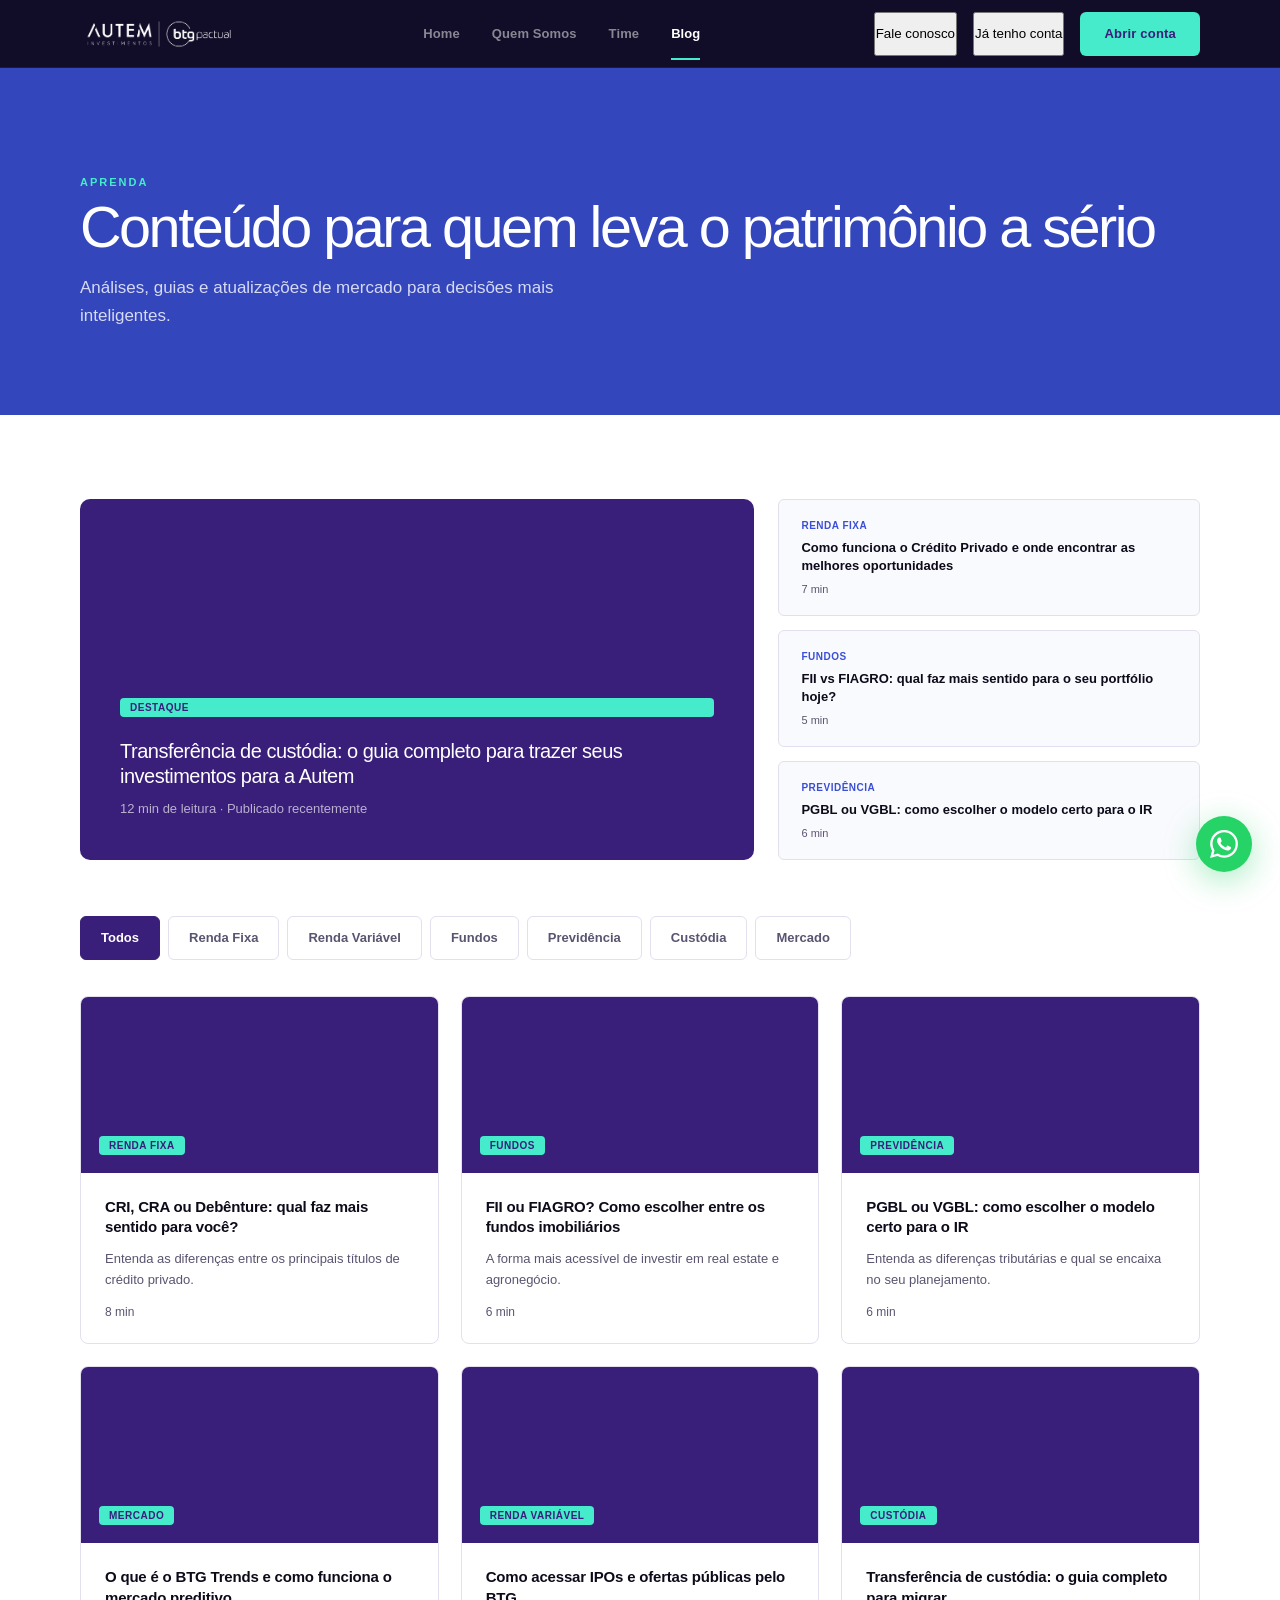
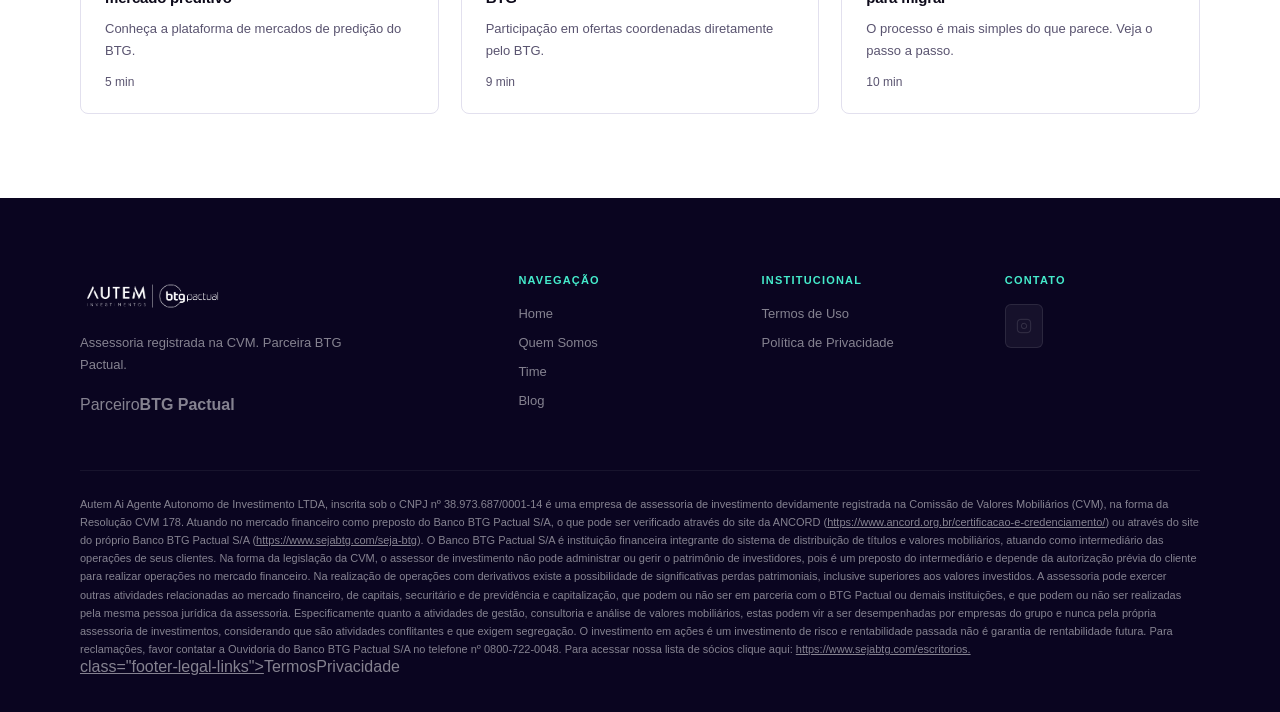
==== blog.html @ 773585d8 "Primeira versão do site Autem" ====
<!DOCTYPE html>
<html lang="pt-BR">
<head>
<meta charset="UTF-8">
<meta name="viewport" content="width=device-width, initial-scale=1.0">
<title>Wireframe v3 · Autem Investimentos</title>

<!--
  ══════════════════════════════════════════════════════════════
  TIPOGRAFIA — PENDENTE CONFIRMAÇÃO DO BRANDBOOK APENT
  ──────────────────────────────────────────────────────────────
  Substituir pelo arquivo de fonte especificado no brandbook_Apent.pdf
  Placeholder atual: "Hanken Grotesk" (Google Fonts)
  Na versão Vite final: importar via @font-face com os arquivos locais
  ══════════════════════════════════════════════════════════════
-->


<link rel="stylesheet" href="style.css">
</head>
<body>
<!-- ════════════ NAV ════════════ -->
<nav class="nav">
  <div class="nav-inner">
    <div class="nav-logo" onclick="window.location.href='index.html'" title="Home">
      <!-- Logo branca para fundo escuro -->
      <img src="IMGs/Autem-logo_branca.png" alt="Autem Investimentos">
      <span class="nav-logo-fallback">Autem</span>
    </div>
    
    <button class="hamburger" id="mobile-menu-btn" aria-label="Menu">
      <span></span><span></span><span></span>
    </button>
    <div class="nav-drawer" id="nav-drawer">
<ul class="nav-links">
      <li><a href="index.html" id="nav-home">Home</a></li>
      <li><a href="quem-somos.html" id="nav-quem-somos">Quem Somos</a></li>
      <li><a href="time.html" id="nav-time">Time</a></li>
      <li><a href="blog.html" id="nav-blog" class="active">Blog</a></li>
    </ul>
    <div class="nav-actions">
      <button class="btn-ghost" onclick="openFaleConosco(event)">Fale conosco</button>
      <button class="btn-ghost" onclick="openJaTenhoConta()">Já tenho conta</button>
      <button class="btn-primary">Abrir conta</button>
    </div>
    </div>
  </div>
</nav>

<div id="page-blog" class="page-offset">
  <section class="blog-hero">
    <div class="container">
      <span class="section-eyebrow" style="color:var(--c-green);">Aprenda</span>
      <h1>Conteúdo para quem leva o patrimônio a sério</h1>
      <p>Análises, guias e atualizações de mercado para decisões mais inteligentes.</p>
    </div>
  </section>

  <section class="blog-main">
    <div class="container">
      <div class="blog-featured">
        <div class="blog-featured-card">
          <span class="blog-featured-cat">Destaque</span>
          <div class="blog-featured-title">Transferência de custódia: o guia completo para trazer seus investimentos para a Autem</div>
          <div class="blog-featured-meta">12 min de leitura · Publicado recentemente</div>
        </div>
        <div class="blog-sidebar">
          <div class="blog-mini-card"><div class="blog-mini-cat">Renda Fixa</div><div class="blog-mini-title">Como funciona o Crédito Privado e onde encontrar as melhores oportunidades</div><div class="blog-mini-meta">7 min</div></div>
          <div class="blog-mini-card"><div class="blog-mini-cat">Fundos</div><div class="blog-mini-title">FII vs FIAGRO: qual faz mais sentido para o seu portfólio hoje?</div><div class="blog-mini-meta">5 min</div></div>
          <div class="blog-mini-card"><div class="blog-mini-cat">Previdência</div><div class="blog-mini-title">PGBL ou VGBL: como escolher o modelo certo para o IR</div><div class="blog-mini-meta">6 min</div></div>
        </div>
      </div>
      <div class="blog-cats">
        <button class="blog-cat-btn active">Todos</button>
        <button class="blog-cat-btn">Renda Fixa</button>
        <button class="blog-cat-btn">Renda Variável</button>
        <button class="blog-cat-btn">Fundos</button>
        <button class="blog-cat-btn">Previdência</button>
        <button class="blog-cat-btn">Custódia</button>
        <button class="blog-cat-btn">Mercado</button>
      </div>
      <div class="blog-all-grid">
        <div class="blog-card"><div class="blog-thumb"><span class="blog-cat-tag">Renda Fixa</span></div><div class="blog-body"><div class="blog-title">CRI, CRA ou Debênture: qual faz mais sentido para você?</div><div class="blog-excerpt">Entenda as diferenças entre os principais títulos de crédito privado.</div><div class="blog-meta">8 min</div></div></div>
        <div class="blog-card"><div class="blog-thumb" style="background:var(--c-purple-dark)"><span class="blog-cat-tag">Fundos</span></div><div class="blog-body"><div class="blog-title">FII ou FIAGRO? Como escolher entre os fundos imobiliários</div><div class="blog-excerpt">A forma mais acessível de investir em real estate e agronegócio.</div><div class="blog-meta">6 min</div></div></div>
        <div class="blog-card"><div class="blog-thumb" style="background:var(--c-purple-dark)"><span class="blog-cat-tag">Previdência</span></div><div class="blog-body"><div class="blog-title">PGBL ou VGBL: como escolher o modelo certo para o IR</div><div class="blog-excerpt">Entenda as diferenças tributárias e qual se encaixa no seu planejamento.</div><div class="blog-meta">6 min</div></div></div>
        <div class="blog-card"><div class="blog-thumb" style="background:var(--c-purple-dark)"><span class="blog-cat-tag">Mercado</span></div><div class="blog-body"><div class="blog-title">O que é o BTG Trends e como funciona o mercado preditivo</div><div class="blog-excerpt">Conheça a plataforma de mercados de predição do BTG.</div><div class="blog-meta">5 min</div></div></div>
        <div class="blog-card"><div class="blog-thumb" style="background:var(--c-purple-dark)"><span class="blog-cat-tag">Renda Variável</span></div><div class="blog-body"><div class="blog-title">Como acessar IPOs e ofertas públicas pelo BTG</div><div class="blog-excerpt">Participação em ofertas coordenadas diretamente pelo BTG.</div><div class="blog-meta">9 min</div></div></div>
        <div class="blog-card"><div class="blog-thumb" style="background:var(--c-purple-dark)"><span class="blog-cat-tag">Custódia</span></div><div class="blog-body"><div class="blog-title">Transferência de custódia: o guia completo para migrar</div><div class="blog-excerpt">O processo é mais simples do que parece. Veja o passo a passo.</div><div class="blog-meta">10 min</div></div></div>
      </div>
    </div>
  </section>

  <footer class="footer">
    <div class="container">
      <div class="footer-top">
        <div><img class="footer-logo" src="IMGs/Autem-logo_branca.png" alt="Autem" onerror="this.outerHTML='<span style=\'color:#fff;font-weight:900;font-size:16px;\'>Autem</span>'"><p class="footer-brand-desc">Assessoria registrada na CVM. Parceira BTG Pactual.</p><div class="footer-btg-badge"><span>Parceiro</span><strong>BTG Pactual</strong></div></div>
        <div><div class="footer-col-title">Navegação</div><ul class="footer-links"><li><a href="index.html">Home</a></li><li><a href="quem-somos.html">Quem Somos</a></li><li><a href="time.html">Time</a></li><li><a href="blog.html">Blog</a></li></ul></div>
        <div><div class="footer-col-title">Institucional</div><ul class="footer-links"><li><a href="#">Termos de Uso</a></li><li><a href="#">Política de Privacidade</a></li></ul></div>
        <div><div class="footer-col-title">Contato</div><div class="footer-social"><a href="#" title="Instagram"><svg width="16" height="16" viewBox="0 0 24 24" fill="none" stroke="currentColor" stroke-width="0.5"><rect x="2" y="2" width="20" height="20" rx="5"/><path d="M16 11.37A4 4 0 1 1 12.63 8 4 4 0 0 1 16 11.37z"/><line x1="17.5" y1="6.5" x2="17.51" y2="6.5"/></svg></a></div></div>
      </div>
      <div class="footer-bottom"><p class="footer-disclaimer">Autem Ai Agente Autonomo de Investimento LTDA, inscrita sob o CNPJ nº 38.973.687/0001-14 é uma empresa de assessoria de investimento devidamente registrada na Comissão de Valores Mobiliários (CVM), na forma da Resolução CVM 178. Atuando no mercado financeiro como preposto do Banco BTG Pactual S/A, o que pode ser verificado através do site da ANCORD (<a href="https://www.ancord.org.br/certificacao-e-credenciamento/" target="_blank" style="text-decoration:underline;">https://www.ancord.org.br/certificacao-e-credenciamento/</a>) ou através do site do próprio Banco BTG Pactual S/A (<a href="https://www.sejabtg.com/seja-btg" target="_blank" style="text-decoration:underline;">https://www.sejabtg.com/seja-btg</a>). O Banco BTG Pactual S/A é instituição financeira integrante do sistema de distribuição de títulos e valores mobiliários, atuando como intermediário das operações de seus clientes. Na forma da legislação da CVM, o assessor de investimento não pode administrar ou gerir o patrimônio de investidores, pois é um preposto do intermediário e depende da autorização prévia do cliente para realizar operações no mercado financeiro. Na realização de operações com derivativos existe a possibilidade de significativas perdas patrimoniais, inclusive superiores aos valores investidos. A assessoria pode exercer outras atividades relacionadas ao mercado financeiro, de capitais, securitário e de previdência e capitalização, que podem ou não ser em parceria com o BTG Pactual ou demais instituições, e que podem ou não ser realizadas pela mesma pessoa jurídica da assessoria. Especificamente quanto a atividades de gestão, consultoria e análise de valores mobiliários, estas podem vir a ser desempenhadas por empresas do grupo e nunca pela própria assessoria de investimentos, considerando que são atividades conflitantes e que exigem segregação. O investimento em ações é um investimento de risco e rentabilidade passada não é garantia de rentabilidade futura. Para reclamações, favor contatar a Ouvidoria do Banco BTG Pactual S/A no telefone nº 0800-722-0048. Para acessar nossa lista de sócios clique aqui: <a href="https://www.sejabtg.com/escritorios.</p><div" target="_blank" style="text-decoration:underline;">https://www.sejabtg.com/escritorios.</p><div</a> class="footer-legal-links"><a href="#">Termos</a><a href="#">Privacidade</a></div></div>
    </div>
  </footer>
</div>



<!-- WHATSAPP FLUTUANTE -->
<button class="whatsapp-float" title="Falar no WhatsApp">
  <svg width="28" height="28" viewBox="0 0 24 24" fill="white">
    <path d="M17.472 14.382c-.297-.149-1.758-.867-2.03-.967-.273-.099-.471-.148-.67.15-.197.297-.767.966-.94 1.164-.173.199-.347.223-.644.075-.297-.15-1.255-.463-2.39-1.475-.883-.788-1.48-1.761-1.653-2.059-.173-.297-.018-.458.13-.606.134-.133.298-.347.446-.52.149-.174.198-.298.298-.497.099-.198.05-.371-.025-.52-.075-.149-.669-1.612-.916-2.207-.242-.579-.487-.5-.669-.51-.173-.008-.371-.01-.57-.01-.198 0-.52.074-.792.372-.272.297-1.04 1.016-1.04 2.479 0 1.462 1.065 2.875 1.213 3.074.149.198 2.096 3.2 5.077 4.487.709.306 1.262.489 1.694.625.712.227 1.36.195 1.871.118.571-.085 1.758-.719 2.006-1.413.248-.694.248-1.289.173-1.413-.074-.124-.272-.198-.57-.347m-5.421 7.403h-.004a9.87 9.87 0 0 1-5.031-1.378l-.361-.214-3.741.982.998-3.648-.235-.374a9.86 9.86 0 0 1-1.51-5.26c.001-5.45 4.436-9.884 9.888-9.884 2.64 0 5.122 1.03 6.988 2.898a9.825 9.825 0 0 1 2.893 6.994c-.003 5.45-4.437 9.884-9.885 9.884m8.413-18.297A11.815 11.815 0 0 0 12.05 0C5.495 0 .16 5.335.157 11.892c0 2.096.547 4.142 1.588 5.945L.057 24l6.305-1.654a11.882 11.882 0 0 0 5.683 1.448h.005c6.554 0 11.89-5.335 11.893-11.893a11.821 11.821 0 0 0-3.48-8.413Z"/>
  </svg>
</button>


<!-- MODAL JÁ TENHO CONTA -->
<div class="modal-overlay" id="modalJaTenhoConta">
  <div class="modal-box">
    <button class="modal-close" onclick="closeJaTenhoConta()">×</button>
    <div class="modal-title">Já sou cliente BTG</div>
    <p class="modal-sub">Preencha abaixo e um assessor Autem entrará em contato para transferir sua assessoria.</p>
    <form onsubmit="return false;">
      <div class="form-row">
        <div class="form-group">
          <label class="form-label">Nome completo</label>
          <input class="form-input" type="text" placeholder="Seu nome">
        </div>
        <div class="form-group">
          <label class="form-label">E-mail</label>
          <input class="form-input" type="email" placeholder="seu@email.com">
        </div>
      </div>
      <div class="form-row">
        <div class="form-group">
          <label class="form-label">WhatsApp</label>
          <input class="form-input" type="tel" placeholder="(11) 99999-9999">
        </div>
        <div class="form-group">
          <label class="form-label">Patrimônio aproximado</label>
          <select class="form-select">
            <option value="">Selecione</option>
            <option>Até R$ 100 mil</option>
            <option>R$ 100 mil – R$ 500 mil</option>
            <option>R$ 500 mil – R$ 1 milhão</option>
            <option>Acima de R$ 1 milhão</option>
          </select>
        </div>
      </div>
      <div class="form-group">
        <label class="form-label">Assessor atual (opcional)</label>
        <input class="form-input" type="text" placeholder="Nome do seu assessor atual">
      </div>
      <button class="btn-form-submit" type="submit" onclick="closeJaTenhoConta()">Quero migrar para a Autem →</button>
    </form>
  </div>
</div></div>

<!-- MODAL FALE CONOSCO -->
<div class="modal-overlay" id="modalFaleConosco">
  <div class="modal-box">
    <button class="modal-close" onclick="closeFaleConosco()">×</button>
    <div class="modal-title">Fale conosco</div>
    <p class="modal-sub">Preencha abaixo e um especialista Autem entrará em contato com você.</p>
    <div class="form-row">
      <div class="form-group">
        <label class="form-label">Nome</label>
        <input type="text" class="form-input" placeholder="Seu nome">
      </div>
      <div class="form-group">
        <label class="form-label">Telefone</label>
        <input type="text" class="form-input" placeholder="(11) 99999-9999">
      </div>
    </div>
    <div class="form-group">
      <label class="form-label">E-mail</label>
      <input type="email" class="form-input" placeholder="seu@email.com">
    </div>
    <div class="form-group">
      <label class="form-label">Você é</label>
      <select class="form-select">
        <option value="">Selecione seu perfil...</option>
        <option>Pessoa Física — Investidor iniciante</option>
        <option>Pessoa Física — Já invisto em outros bancos</option>
        <option>Pessoa Física — Investidor qualificado</option>
        <option>Pessoa Jurídica — Empresa</option>
        <option>Assessor — Quero me juntar ao time</option>
      </select>
    </div>
    <div class="form-group">
      <label class="form-label">Patrimônio aproximado</label>
      <select class="form-select">
        <option value="">Selecione uma faixa...</option>
        <option>Até R$ 50 mil</option>
        <option>R$ 50 mil a R$ 300 mil</option>
        <option>R$ 300 mil a R$ 1 milhão</option>
        <option>Acima de R$ 1 milhão</option>
      </select>
    </div>
    <button class="btn-form-submit">Quero ser contatado →</button>
  </div>
</div>

<script>
// ─── NAVEGAÇÃO ───────────────────────────────
function showPage(id) {
  document.querySelectorAll('.page').forEach(p => p.classList.remove('active'));
  document.getElementById('page-' + id).classList.add('active');
  document.querySelectorAll('.nav-links a').forEach(a => a.classList.remove('active'));
  const l = document.getElementById('nav-' + id);
  if (l) l.classList.add('active');
  window.scrollTo({ top: 0, behavior: 'smooth' });
  return false;
}

// ─── FALE CONOSCO ────────────────────────────
function openFaleConosco(e) {
  if (e) e.preventDefault();
  document.getElementById('modalFaleConosco').classList.add('open');
  document.body.style.overflow = 'hidden';
}
function closeFaleConosco() {
  document.getElementById('modalFaleConosco').classList.remove('open');
  document.body.style.overflow = '';
}
function openJaTenhoConta() {
  document.getElementById('modalJaTenhoConta').classList.add('open');
}
function closeJaTenhoConta() {
  document.getElementById('modalJaTenhoConta').classList.remove('open');
}
document.getElementById('modalJaTenhoConta').addEventListener('click', function(e) {
  if (e.target === this) closeJaTenhoConta();
});

document.getElementById('modalFaleConosco').addEventListener('click', function(e) {
  if (e.target === this) closeFaleConosco();
});

// ─── TABS DE PRODUTO ──────────────────────────
// Banking tabs
function switchBankingTab(tab, btn) {
  document.querySelectorAll('.banking-tab-btn').forEach(b => b.classList.remove('active'));
  document.querySelectorAll('.banking-tab-panel').forEach(p => p.classList.remove('active'));
  btn.classList.add('active');
  document.getElementById('banking-' + tab).classList.add('active');
}

function selectTab(btn, panelId) {
  // Reset tabs
  document.querySelectorAll('.product-tab').forEach(t => t.classList.remove('active'));
  document.querySelectorAll('.product-panel').forEach(p => p.classList.remove('active'));
  // Ativar
  btn.classList.add('active');
  const panel = document.getElementById(panelId);
  if (panel) {
    panel.classList.add('active');
    // Animação leve
    panel.style.opacity = '0';
    panel.style.transform = 'translateY(8px)';
    requestAnimationFrame(() => {
      panel.style.transition = 'opacity .25s ease, transform .25s ease';
      panel.style.opacity = '1';
      panel.style.transform = 'translateY(0)';
    });
  }
}

// ─── BLOG FILTROS ─────────────────────────────
document.querySelectorAll('.blog-cat-btn').forEach(btn => {
  btn.addEventListener('click', () => {
    document.querySelectorAll('.blog-cat-btn').forEach(b => b.classList.remove('active'));
    btn.classList.add('active');
  });
});
</script>

<script>
// Mobile Menu Logic
const mobileBtn = document.getElementById('mobile-menu-btn');
const navDrawer = document.getElementById('nav-drawer');
const navLinks = navDrawer.querySelectorAll('a, button');

if (mobileBtn && navDrawer) {
  mobileBtn.addEventListener('click', () => {
    mobileBtn.classList.toggle('open');
    navDrawer.classList.toggle('open');
  });

  navLinks.forEach(link => {
    link.addEventListener('click', () => {
      mobileBtn.classList.remove('open');
      navDrawer.classList.remove('open');
    });
  });

  document.addEventListener('click', (e) => {
    if (navDrawer.classList.contains('open') && !navDrawer.contains(e.target) && !mobileBtn.contains(e.target)) {
      mobileBtn.classList.remove('open');
      navDrawer.classList.remove('open');
    }
  });
}

// Portfolio Accordion Logic
function toggleAccordion(id) {
  const allPanels = document.querySelectorAll('.product-panel');
  const targetPanel = document.getElementById(id);
  
  if (targetPanel.classList.contains('open')) {
    targetPanel.classList.remove('open');
  } else {
    allPanels.forEach(p => p.classList.remove('open'));
    targetPanel.classList.add('open');
  }
}

// Nav Scroll Logic for Logo
const NAV_LOGO_DEFAULT = 'IMGs/Autem-logo_branca.png';
const NAV_LOGO_SCROLLED = 'IMGs/autem-logo-branco-scroll.svg';
const navEl = document.querySelector('.nav');
const navLogoImg = navEl ? navEl.querySelector('.nav-logo img') : null;
let navIsScrolled = false;
window.addEventListener('scroll', () => {
  const shouldBeScrolled = window.scrollY > 50;
  if (shouldBeScrolled === navIsScrolled) return;
  navIsScrolled = shouldBeScrolled;
  navEl.classList.toggle('scrolled', navIsScrolled);
  if (navLogoImg) {
    navLogoImg.style.opacity = '0';
    window.setTimeout(() => {
      navLogoImg.src = navIsScrolled ? NAV_LOGO_SCROLLED : NAV_LOGO_DEFAULT;
      navLogoImg.style.opacity = '1';
    }, 150);
  }
}, { passive: true });
</script>

</body>
</html>
---- style.css ----
@font-face {
  font-family: 'Hanken Grotesk';
  src: url('../Hanken_Grotesk/HankenGrotesk-VariableFont_wght.ttf') format('truetype');
  font-weight: 100 900;
  font-style: normal;
  font-display: swap;
}
@font-face {
  font-family: 'Hanken Grotesk';
  src: url('../Hanken_Grotesk/HankenGrotesk-Italic-VariableFont_wght.ttf') format('truetype');
  font-weight: 100 900;
  font-style: italic;
  font-display: swap;
}

/* ══════════════════════════════════════════════════════════════
   TOKENS DE MARCA — AUTEM (extraídos do Autem_brandbook.pdf)
   ══════════════════════════════════════════════════════════════ */
:root {
  /* Paleta primária */
  --c-purple-dark:   #391E7A;   /* Roxo institucional principal */
  --c-purple-mid:    #3A4FD6;   /* Roxo médio / azul-violeta */
  --c-green:         #45EBCB;   /* Verde menta — accent principal */
  --c-lavender:      #E4EDFF;   /* Lavanda — superfície suave */
  --c-off-white:     #F9FAFD;   /* Fundo neutro */
  --c-black:         #000000;
  --c-gray:          #424242;

  /* Gradiente hero */
  --grad-hero: var(--c-purple-mid);
  --grad-purple: #391E7A;

  /* Aliases semânticos */
  --bg-dark:         #0A0520;
  --bg-white:        #FFFFFF;
  --bg-surface:      var(--c-off-white);
  --text-primary:    #0D0A1A;
  --text-muted:      #5A5470;
  --border:          #E2E0EE;
  --brand-accent:    var(--c-green);

  /* ─ TIPOGRAFIA ─
     !! ATENÇÃO: Substituir por font-family especificada no brandbook_Apent.pdf
     Placeholder: 'Hanken Grotesk' — apagar esta linha e usar @font-face local na versão Vite */
  --font-primary: 'Hanken Grotesk', sans-serif;  /* TODO: confirmar com brandbook_Apent */

  /* Escala tipográfica */
  --text-xs:   11px;
  --text-sm:   13px;
  --text-base: 15px;
  --text-md:   17px;
  --text-lg:   20px;
  --text-xl:   28px;
  --text-2xl:  clamp(32px, 3.5vw, 48px);
  --text-3xl:  clamp(40px, 4.5vw, 64px);

  /* Raios */
  --radius-sm: 6px;
  --radius-md: 8px;
  --radius-lg: 10px;
  --radius-xl: 12px;
}

/* ══ RESET ══ */
*, *::before, *::after { margin:0; padding:0; box-sizing:border-box; }
html { scroll-behavior: smooth; }
body {
  font-family: var(--font-primary);
  color: var(--text-primary);
  background: var(--bg-white);
  -webkit-font-smoothing: antialiased;
  text-rendering: optimizeLegibility;
}
a { text-decoration: none; color: inherit; }
button { cursor: pointer; font-family: var(--font-primary); }
img { display: block; max-width: 100%; }

/* ══ PAGE SYSTEM ══ */
/* .page removed */
/* .page.active removed */
.page-offset { padding-top: 68px; }

/* ══ SHARED LAYOUT ══ */
.container { max-width: 1200px; margin: 0 auto; padding: 0 40px; }
.section-eyebrow {
  font-size: var(--text-xs);
  font-weight: 800;
  text-transform: uppercase;
  letter-spacing: 2px;
  color: var(--c-purple-mid);
  margin-bottom: 10px;
  display: block;
}
.section-title {
  font-size: var(--text-2xl);
  font-weight: 400;
  letter-spacing: -1.5px;
  line-height: 1.12;
  color: var(--text-primary);
  margin-bottom: 14px;
}
.section-sub {
  font-size: var(--text-md);
  color: var(--text-muted);
  line-height: 1.7;
  max-width: min(720px, 100%);
}
.text-center { text-align: center; }
.text-center .section-sub { margin: 0 auto; }


/* ══════════════════════════════════════════
   NAV
══════════════════════════════════════════ */
.nav {
  position: fixed; top: 0; left: 0; right: 0; z-index: 1000;
  height: 68px;
  background: rgba(10, 5, 32, 0.97);
  backdrop-filter: blur(20px);
  -webkit-backdrop-filter: blur(20px);
  border-bottom: 1px solid rgba(255,255,255,0.06);
}
.nav-inner {
  max-width: 1200px; margin: 0 auto; padding: 0 40px;
  height: 100%;
  display: flex; align-items: center; justify-content: space-between;
}
.nav-logo {
  display: flex; align-items: center; justify-content: flex-start; gap: 0;
  width: 170px;
  cursor: pointer; height: auto;
}
.nav-logo img {
  height: 48px; /* Maior, imagem original intocada */
  width: auto;
  max-width: none;
  transition: opacity .15s ease, height .2s ease;
  /* Fallback se a imagem não carregar */
}
.nav.scrolled .nav-logo img {
  height: 38px;
}
.nav-logo-fallback {
  font-size: 18px; font-weight: 900; color: #fff; letter-spacing: -0.5px;
  display: none; /* mostrado via JS se img falhar */
}
.nav-links {
  display: flex; align-items: center; gap: 32px; list-style: none;
}
.nav-links a,
.nav-link-plain {
  font-size: var(--text-sm);
  font-weight: 600;
  color: rgba(255,255,255,0.5);
  letter-spacing: 0.1px;
  transition: color .2s;
  position: relative;
  background: none; border: none; padding: 0; cursor: pointer;
}
.nav-links a::after,
.nav-link-plain::after {
  content: '';
  position: absolute; bottom: -4px; left: 0; right: 0;
  height: 2px; background: var(--c-green);
  transform: scaleX(0); transform-origin: left;
  transition: transform .2s;
}
.nav-links a:hover, .nav-links a.active,
.nav-link-plain:hover { color: #fff; }
.nav-links a.active::after { transform: scaleX(1); }
.nav-actions { display: flex; align-items: center; gap: 16px; }
.nav-btn-outline {
  font-size: var(--text-sm); font-weight: 700;
  color: rgba(255,255,255,0.85);
  background: transparent;
  padding: 10px 24px; border-radius: var(--radius-sm);
  border: 1.5px solid rgba(255,255,255,0.35);
  letter-spacing: 0.2px;
  transition: all .2s;
}
.nav-btn-outline:hover {
  border-color: rgba(255,255,255,0.7);
  background: rgba(255,255,255,0.06);
  color: #fff;
}
.btn-primary {
  background: var(--c-green);
  color: var(--c-purple-dark);
  font-size: var(--text-sm); font-weight: 800;
  padding: 10px 24px; border-radius: var(--radius-sm);
  border: none; letter-spacing: 0.2px;
  transition: all .2s;
}
.btn-primary:hover {
  filter: brightness(1.08);
  transform: translateY(-1px);
  box-shadow: 0 8px 24px rgba(69,235,203,0.3);
}


/* ══════════════════════════════════════════
   HERO
══════════════════════════════════════════ */
.hero {
  background-color: var(--grad-hero);
  background-image: url('IMGs/hero-bg.jpg');
  background-size: cover;
  background-position: right center;
  background-repeat: no-repeat;
  min-height: 70vh;
  display: flex; align-items: center;
  padding: clamp(72px, 9vh, 112px) 0;
  position: relative; overflow: hidden;
}
.hero-inner {
  z-index: 1; /* removed position: relative so absolute children map to .hero */
  max-width: 1200px; margin: 0 auto; padding: 0 40px;
  width: 100%;
  position: relative;
}
.hero-content { max-width: 560px; display: flex; flex-direction: column; gap: 28px; }
.hero-eyebrow {
  display: inline-flex; align-items: center; gap: 8px;
  background: rgba(69,235,203,0.1); border: 1px solid rgba(69,235,203,0.25);
  border-radius: 6px; padding: 6px 14px;
  font-size: var(--text-xs); font-weight: 700; letter-spacing: 1.5px;
  text-transform: uppercase; color: var(--c-green);
}
.hero-eyebrow span { width: 6px; height: 6px; border-radius: 50%; background: var(--c-green); }
.hero h1 {
  font-size: var(--text-3xl);
  font-weight: 400; color: #000000;
  line-height: 1.04; letter-spacing: -2.5px;
}
.hero h1 em {
  font-style: normal;
  color: var(--c-purple-mid);
}
.hero-sub {
  font-size: var(--text-md); color: var(--text-primary);
  line-height: 1.72; max-width: 460px;
}
.hero-cta-row { display: flex; align-items: center; gap: 20px; flex-wrap: wrap; }
.btn-hero {
  background: var(--c-green); color: var(--c-purple-dark);
  font-size: var(--text-base); font-weight: 800;
  padding: 16px 36px; border-radius: var(--radius-sm);
  border: none; letter-spacing: 0.1px;
  box-shadow: 0 10px 36px rgba(69,235,203,0.28);
  transition: all .2s;
}
.btn-hero:hover { filter: brightness(1.07); transform: translateY(-2px); box-shadow: 0 14px 44px rgba(69,235,203,0.38); }
.hero-link {
  font-size: var(--text-sm); font-weight: 600;
  color: rgba(255,255,255,0.45);
  display: flex; align-items: center; gap: 6px;
  transition: color .2s;
}
.hero-link:hover { color: rgba(255,255,255,0.8); }


/* ══════════════════════════════════════════
   PILARES
══════════════════════════════════════════ */
.pilares { padding: 104px 0; background: var(--bg-white); }
.pilares-grid {
  display: grid; grid-template-columns: repeat(4, 1fr);
  gap: 18px; margin-top: 60px;
}
.pilar-card {
  background: var(--bg-surface);
  border: 1px solid var(--border);
  border-radius: var(--radius-lg); padding: 32px 26px;
  transition: all .22s;
}
.pilar-card:hover {
  background: var(--bg-white);
  box-shadow: 0 20px 56px rgba(57,30,122,0.1);
  transform: translateY(-5px);
  border-color: rgba(57,30,122,0.15);
}
.pilar-icon {
  width: 48px; height: 48px;
  color: var(--c-purple-mid);
  margin-bottom: 20px;
}
.pilar-title {
  font-size: var(--text-base); font-weight: 800;
  color: var(--text-primary); margin-bottom: 10px;
  letter-spacing: -0.3px;
}
.pilar-desc { font-size: var(--text-sm); color: var(--text-muted); line-height: 1.68; }
.card-link {
  display: inline-flex; align-items: center; gap: 6px;
  font-size: 13px; font-weight: 700; color: var(--c-purple-mid);
  margin-top: 16px; transition: color .2s;
}
.card-link:hover { color: var(--c-purple-dark); }


/* ══════════════════════════════════════════
   PORTFÓLIO — TABS VERTICAIS (novo componente)
   Lógica: categoria macro como tab lateral;
   conteúdo: grid de sub-produtos à direita.
   Alternativa avaliada: cards horizontais (v4) — descartada por sobrecarga visual.
   Accordion seria mais mobile-first mas menos impactante para aprovação de cliente.
══════════════════════════════════════════ */
.portfolio {
  padding: 104px 0;
  background:
    radial-gradient(1100px 720px at 8% -10%, rgba(58,79,214,0.5) 0%, transparent 60%),
    radial-gradient(900px 900px at 105% 105%, rgba(58,79,214,0.32) 0%, transparent 55%),
    var(--bg-dark);
  overflow: hidden;
  position: relative;
}
.portfolio::before {
  content: ''; position: absolute;
  width: 600px; height: 600px; border-radius: 50%;
  background: radial-gradient(circle, rgba(69,235,203,0.06) 0%, transparent 70%);
  right: -80px; top: -80px;
  pointer-events: none;
}
.portfolio .section-eyebrow { color: var(--c-green); }
.portfolio .section-title { color: #fff; }
.portfolio .section-sub { color: rgba(255,255,255,0.65); }

.portfolio-layout {
  display: grid; grid-template-columns: 280px 1fr;
  gap: 0; margin-top: 56px;
  background: rgba(255,255,255,0.04);
  border: 1px solid rgba(255,255,255,0.08);
  border-radius: var(--radius-xl);
  overflow: hidden;
}

/* Tab rail (esquerda) */
.product-tabs {
  border-right: 1px solid rgba(255,255,255,0.07);
  display: flex; flex-direction: column;
}
.product-tab {
  padding: 20px 24px;
  border: none; background: transparent;
  text-align: left; cursor: pointer;
  display: flex; align-items: center; gap: 14px;
  border-bottom: 1px solid rgba(255,255,255,0.05);
  transition: all .2s;
  position: relative;
}
.product-tab::before {
  content: ''; position: absolute;
  left: 0; top: 0; bottom: 0; width: 3px;
  background: var(--c-green); border-radius: 0 2px 2px 0;
  transform: scaleY(0); transform-origin: center;
  transition: transform .2s;
}
.product-tab:hover { background: rgba(255,255,255,0.04); }
.product-tab.active { background: rgba(69,235,203,0.06); }
.product-tab.active::before { transform: scaleY(1); }
.product-tab-icon {
  width: 38px; height: 38px; border-radius: var(--radius-sm);
  background: rgba(255,255,255,0.06);
  display: flex; align-items: center; justify-content: center;
  flex-shrink: 0; color: rgba(255,255,255,0.4);
  transition: all .2s;
}
.product-tab.active .product-tab-icon {
  background: rgba(69,235,203,0.15);
  color: var(--c-green);
}
.product-tab-label {
  font-size: var(--text-sm); font-weight: 700;
  color: rgba(255,255,255,0.65);
  line-height: 1.3; transition: color .2s;
}
.product-tab.active .product-tab-label { color: #fff; }

/* Painel de conteúdo (direita) */
.product-panels { padding: 36px 40px; }
.product-panel { display: none; }
.product-panel.active { display: block; }
.panel-header { margin-bottom: 28px; }
.panel-category {
  font-size: var(--text-xs); font-weight: 800;
  text-transform: uppercase; letter-spacing: 2px;
  color: var(--c-green); margin-bottom: 8px;
}
.panel-title {
  font-size: var(--text-xl); font-weight: 400;
  color: #fff; letter-spacing: -0.6px; line-height: 1.15;
  margin-bottom: 10px;
}
.panel-desc {
  font-size: var(--text-sm); color: rgba(255,255,255,0.6);
  line-height: 1.7; max-width: 540px;
}
.sub-products-grid {
  display: grid; grid-template-columns: repeat(2, 1fr); gap: 14px;
}
.sub-product {
  background: rgba(255,255,255,0.05);
  border: 1px solid rgba(255,255,255,0.08);
  border-radius: var(--radius-md); padding: 22px 20px;
  transition: all .22s;
}
.sub-product:hover {
  background: rgba(255,255,255,0.09);
  border-color: rgba(69,235,203,0.25);
  transform: translateY(-3px);
}
.sub-product-title {
  font-size: var(--text-base); font-weight: 800;
  color: #fff; margin-bottom: 6px; letter-spacing: -0.2px;
}
.sub-product-tags {
  display: flex; flex-wrap: wrap; gap: 6px; margin-bottom: 10px;
}
.tag {
  font-size: 10px; font-weight: 800; letter-spacing: 0.5px;
  text-transform: uppercase;
  padding: 3px 8px; border-radius: 4px;
  background: rgba(69,235,203,0.12); color: var(--c-green);
}
.sub-product-desc {
  font-size: 13px; color: rgba(255,255,255,0.55); line-height: 1.65;
}

/* ══════════════════════════════════════════
   COMO FUNCIONA
══════════════════════════════════════════ */
.como-funciona {
  padding: 104px 0;
  background: var(--c-purple-dark);
  position: relative;
  overflow: hidden;
}
.como-funciona::before {
  content: ''; position: absolute;
  width: 560px; height: 560px; border-radius: 50%;
  background: radial-gradient(circle, rgba(69,235,203,0.08) 0%, transparent 70%);
  left: -140px; bottom: -180px;
  pointer-events: none;
}
.como-funciona .section-eyebrow { color: var(--c-green); }
.como-funciona .section-title { color: #fff; }
.como-funciona .section-sub { color: rgba(255,255,255,0.75); }
.steps {
  display: grid; grid-template-columns: repeat(3, 1fr);
  gap: 0; margin-top: 64px;
}
.step { padding: 0 40px; position: relative; }
.step:not(:last-child)::after {
  content: '';
  position: absolute; right: 0; top: 18px;
  width: 1px; height: 64px; background: var(--border);
}
.step-num {
  font-size: var(--text-xs); font-weight: 800;
  letter-spacing: 1.5px; text-transform: uppercase;
  color: var(--c-purple-mid); margin-bottom: 18px;
  display: flex; align-items: center; gap: 10px;
}
.step-num::before {
  content: '';
  display: block; width: 32px; height: 2px; background: var(--c-green);
}
.step-title {
  font-size: var(--text-lg); font-weight: 800;
  color: var(--text-primary); margin-bottom: 10px; letter-spacing: -0.3px;
}
.step-desc { font-size: var(--text-sm); color: var(--text-muted); line-height: 1.72; }


/* ══════════════════════════════════════════
   CUSTÓDIA
══════════════════════════════════════════ */
.custodia { padding: 104px 0; background: var(--bg-surface); }
.custodia-inner {
  display: grid; grid-template-columns: 1fr 1fr;
  gap: 88px; align-items: center;
}
.custodia-badge {
  display: block;
  font-size: var(--text-xs); font-weight: 800;
  text-transform: uppercase; letter-spacing: 2px;
  color: var(--c-purple-mid);
  margin-bottom: 10px;
}
.custodia-title {
  font-size: var(--text-2xl); font-weight: 400;
  color: var(--text-primary); letter-spacing: -1.5px;
  line-height: 1.12; margin-bottom: 14px;
}
.custodia-desc { font-size: var(--text-md); color: var(--text-muted); line-height: 1.72; margin-bottom: 32px; }
.custodia-steps { display: flex; flex-direction: column; gap: 14px; margin-bottom: 36px; }
.custodia-step { display: flex; align-items: flex-start; gap: 14px; }
.custodia-step-num {
  width: 28px; height: 28px; border-radius: var(--radius-sm);
  background: var(--c-purple-dark); color: #fff;
  font-size: 11px; font-weight: 900;
  display: flex; align-items: center; justify-content: center;
  flex-shrink: 0; margin-top: 2px;
}
.custodia-step-text { font-size: var(--text-sm); color: var(--text-primary); line-height: 1.65; }
.custodia-step-text strong { color: var(--c-purple-dark); font-weight: 700; }
.btn-accent {
  background: var(--c-purple-dark); color: #fff;
  font-size: var(--text-sm); font-weight: 800;
  padding: 14px 30px; border-radius: var(--radius-sm);
  border: none; transition: all .2s;
}
.btn-accent:hover { background: var(--c-purple-mid); transform: translateY(-1px); }
.custodia-visual {
  background: var(--bg-white); border: 1px solid var(--border);
  border-radius: var(--radius-lg); padding: 36px 32px;
  box-shadow: 0 16px 56px rgba(57,30,122,0.07);
}
.ativo-row {
  display: flex; align-items: center; gap: 12px;
  padding: 13px 15px; background: var(--bg-surface);
  border-radius: var(--radius-sm); margin-bottom: 10px;
  border: 1px solid var(--border);
}
.ativo-info { flex: 1; }
.ativo-name { font-size: var(--text-sm); font-weight: 700; color: var(--text-primary); }
.ativo-type { font-size: var(--text-xs); color: var(--text-muted); }
.ativo-status {
  font-size: var(--text-xs); font-weight: 800; padding: 3px 9px;
  border-radius: 5px; background: #DCFCE7; color: #15803D;
}
.ativo-status.pending { background: #FEF9C3; color: #92400E; }
.custodia-note {
  font-size: 12px; color: var(--text-muted);
  padding: 13px 16px; background: var(--c-lavender);
  border-radius: var(--radius-sm); line-height: 1.65;
}


/* ══════════════════════════════════════════
   BLOG PREVIEW
══════════════════════════════════════════ */
.blog-section { padding: 104px 0; background: var(--bg-white); }
.blog-section-header {
  display: flex; align-items: flex-end;
  justify-content: space-between; margin-bottom: 56px; flex-wrap: wrap; gap: 16px;
}
.btn-outline {
  font-size: var(--text-sm); font-weight: 700;
  color: var(--c-purple-dark); background: none;
  border: 1.5px solid var(--border); padding: 10px 22px;
  border-radius: var(--radius-sm); cursor: pointer; transition: all .2s;
}
.btn-outline:hover { background: var(--c-purple-dark); color: #fff; border-color: var(--c-purple-dark); }
.blog-grid {
  display: grid; grid-template-columns: repeat(3,1fr);
  gap: 24px;
}
.blog-card {
  border-radius: var(--radius-md); overflow: hidden;
  background: var(--bg-white); border: 1px solid var(--border);
  transition: all .22s;
}
.blog-card:hover { box-shadow: 0 16px 48px rgba(57,30,122,0.1); transform: translateY(-4px); }
.blog-thumb {
  height: 176px;
  background: var(--grad-purple);
  display: flex; align-items: flex-end; padding: 18px;
}
.blog-cat-tag {
  font-size: 10px; font-weight: 800; text-transform: uppercase; letter-spacing: 0.5px;
  background: var(--c-green); color: var(--c-purple-dark);
  padding: 4px 10px; border-radius: 4px;
}
.blog-body { padding: 24px; }
.blog-title { font-size: var(--text-base); font-weight: 800; color: var(--text-primary); line-height: 1.38; margin-bottom: 10px; letter-spacing: -0.2px; }
.blog-excerpt { font-size: var(--text-sm); color: var(--text-muted); line-height: 1.65; margin-bottom: 14px; }
.blog-meta { font-size: 12px; color: var(--text-muted); }


/* ══════════════════════════════════════════
   FOOTER
══════════════════════════════════════════ */
.footer {
  background: var(--bg-dark);
  padding: 76px 0 0;
  color: rgba(255,255,255,0.5);
}
.footer-top {
  display: grid; grid-template-columns: 2fr 1fr 1fr 1fr; gap: 48px;
  padding-bottom: 56px; border-bottom: 1px solid rgba(255,255,255,0.06);
}
.footer-logo { height: 28px; width: auto; margin-bottom: 14px; }
.footer-brand-desc {
  font-size: var(--text-sm); line-height: 1.68; max-width: 280px;
  color: rgba(255,255,255,0.5); margin-bottom: 20px;
}
.footer-col-title {
  font-size: var(--text-xs); font-weight: 800;
  text-transform: uppercase; letter-spacing: 1.2px;
  color: var(--c-green); margin-bottom: 18px;
}
.footer-links { list-style: none; display: flex; flex-direction: column; gap: 11px; }
.footer-links a {
  font-size: var(--text-sm); color: rgba(255,255,255,0.5);
  transition: color .2s;
}
.footer-links a:hover { color: #fff; }
.footer-social { display: flex; gap: 10px; margin-top: 14px; }
.footer-social a {
  width: 38px; height: 38px; border-radius: var(--radius-sm);
  background: rgba(255,255,255,0.05); border: 1px solid rgba(255,255,255,0.09);
  display: flex; align-items: center; justify-content: center;
  transition: all .2s; color: rgba(255,255,255,0.4);
}
.footer-social a:hover { background: var(--c-green); border-color: var(--c-green); color: var(--c-purple-dark); }
.footer-bottom {
  padding: 24px 0 36px;
}
.footer-disclaimer { font-size: 11px; color: rgba(255,255,255,0.5); line-height: 1.65; }

/* ══════════════════════════════════════════
   QUEM SOMOS
══════════════════════════════════════════ */
.qs-hero { background: color-mix(in srgb, var(--grad-hero) 88%, black); padding: 108px 0 84px; position: relative; overflow: hidden; }
.qs-hero::before {
  content: ''; position: absolute; right: -60px; top: -60px;
  width: 500px; height: 500px; border-radius: 50%;
  background: radial-gradient(circle, rgba(69,235,203,0.06) 0%, transparent 70%);
  pointer-events: none;
}
.qs-hero-content { position: relative; z-index: 1; max-width: 680px; }
.qs-hero h1 { font-size: var(--text-3xl); font-weight: 400; color: #fff; letter-spacing: -2px; line-height: 1.06; margin-bottom: 20px; }
.qs-hero h1 em { font-style: normal; color: var(--c-green); }
.qs-hero p { font-size: var(--text-md); color: rgba(255,255,255,0.8); line-height: 1.72; }
.qs-body { padding: 104px 0; background: var(--bg-white); }
.qs-grid { display: grid; grid-template-columns: 1fr 1fr; gap: 88px; align-items: center; }
.qs-text h2 { font-size: var(--text-xl); font-weight: 400; color: var(--text-primary); letter-spacing: -0.8px; margin-bottom: 16px; }
.qs-text p { font-size: var(--text-md); color: var(--text-muted); line-height: 1.78; margin-bottom: 14px; }
.qs-img-placeholder {
  height: 380px; border-radius: var(--radius-lg);
  background: var(--c-lavender);
  border: 2px dashed var(--border);
  display: flex; align-items: center; justify-content: center;
  color: var(--text-muted); font-size: var(--text-sm); font-weight: 600;
}
.qs-pillars { background: var(--bg-surface); padding: 84px 0; }
.qs-pillars-grid { display: grid; grid-template-columns: repeat(3,1fr); gap: 20px; margin-top: 48px; }
.qs-pillar {
  background: var(--bg-white); border: 1px solid var(--border);
  border-radius: var(--radius-md); padding: 28px 24px;
}
.qs-pillar-icon { margin-bottom: 14px; color: var(--c-purple-mid); }
.qs-pillar h4 { font-size: var(--text-base); font-weight: 800; color: var(--text-primary); margin-bottom: 8px; }
.qs-pillar p { font-size: var(--text-sm); color: var(--text-muted); line-height: 1.68; }
.qs-btg { padding: 84px 0; background: var(--c-purple-dark); }
.qs-btg-inner { display: flex; align-items: center; gap: 64px; flex-wrap: wrap; }
.qs-btg-text { flex: 1; min-width: 280px; }
.qs-btg-text .section-eyebrow { color: var(--c-green); }
.qs-btg-text h3 { font-size: var(--text-xl); font-weight: 400; color: #fff; margin-bottom: 14px; letter-spacing: -0.5px; }
.qs-btg-text p { font-size: var(--text-base); color: rgba(255,255,255,0.65); line-height: 1.72; }
.qs-btg-stats { display: flex; gap: 48px; flex-wrap: wrap; }
.qs-stat { text-align: center; }
.qs-stat-val { font-size: 40px; font-weight: 900; color: var(--c-green); letter-spacing: -2px; }
.qs-stat-label { font-size: 12px; color: rgba(255,255,255,0.65); margin-top: 6px; font-weight: 500; }


/* ══════════════════════════════════════════
   TIME
══════════════════════════════════════════ */
.time-hero { background: color-mix(in srgb, var(--grad-hero) 88%, black); padding: 108px 0 84px; }
.time-hero h1 { font-size: var(--text-3xl); font-weight: 400; color: #fff; letter-spacing: -2px; margin-bottom: 16px; }
.time-hero p { font-size: var(--text-md); color: rgba(255,255,255,0.8); max-width: 500px; line-height: 1.68; }
.time-section { padding: 84px 0; }
.time-section.bg-surface { background: var(--bg-surface); }
.time-section-label { font-size: var(--text-xs); font-weight: 800; text-transform: uppercase; letter-spacing: 2px; color: var(--c-purple-mid); margin-bottom: 8px; }
.time-section-title { font-size: var(--text-xl); font-weight: 400; color: var(--text-primary); letter-spacing: -0.5px; margin-bottom: 40px; }
.time-grid { display: grid; grid-template-columns: repeat(3,1fr); gap: 24px; }
.time-card {
  background: var(--bg-white); border: 1px solid var(--border);
  border-radius: var(--radius-lg); overflow: hidden; transition: all .22s;
}
.time-card:hover { box-shadow: 0 20px 56px rgba(57,30,122,0.12); transform: translateY(-4px); }
.time-avatar {
  height: 208px;
  background: var(--grad-purple);
  display: flex; align-items: center; justify-content: center;
}
.time-avatar-initials {
  width: 76px; height: 76px; border-radius: 50%;
  background: rgba(69,235,203,0.14); border: 2px solid rgba(69,235,203,0.35);
  display: flex; align-items: center; justify-content: center;
  font-size: 26px; font-weight: 900; color: var(--c-green);
}
.time-card-body { padding: 24px; }
.time-card-name { font-size: var(--text-md); font-weight: 800; color: var(--text-primary); margin-bottom: 4px; }
.time-card-role { font-size: var(--text-sm); color: var(--c-purple-mid); font-weight: 700; margin-bottom: 12px; }
.time-card-bio { font-size: var(--text-sm); color: var(--text-muted); line-height: 1.65; margin-bottom: 16px; }
.time-card-linkedin {
  display: inline-flex; align-items: center; gap: 6px;
  font-size: 12px; font-weight: 700; color: var(--c-purple-dark);
  border: 1.5px solid var(--border); border-radius: var(--radius-sm);
  padding: 7px 13px; transition: all .2s;
}
.time-card-linkedin:hover { background: var(--c-purple-dark); color: #fff; border-color: var(--c-purple-dark); }


/* ══════════════════════════════════════════
   BLOG PAGE
══════════════════════════════════════════ */
.blog-hero { background: color-mix(in srgb, var(--grad-hero) 88%, black); padding: 108px 0 84px; }
.blog-hero h1 { font-size: var(--text-3xl); font-weight: 400; color: #fff; letter-spacing: -2px; margin-bottom: 16px; }
.blog-hero p { font-size: var(--text-md); color: rgba(255,255,255,0.8); max-width: 500px; line-height: 1.68; }
.blog-main { padding: 84px 0; background: var(--bg-white); }
.blog-featured { display: grid; grid-template-columns: 1.6fr 1fr; gap: 24px; margin-bottom: 56px; }
.blog-featured-card {
  background: var(--grad-purple);
  border-radius: var(--radius-lg); padding: 44px 40px;
  display: flex; flex-direction: column; justify-content: flex-end; min-height: 340px;
}
.blog-featured-cat {
  font-size: 10px; font-weight: 800; text-transform: uppercase; letter-spacing: 0.5px;
  background: var(--c-green); color: var(--c-purple-dark);
  padding: 4px 10px; border-radius: 4px; display: inline-block; margin-bottom: 22px;
}
.blog-featured-title { font-size: var(--text-lg); font-weight: 400; color: #fff; letter-spacing: -0.5px; line-height: 1.25; margin-bottom: 12px; }
.blog-featured-meta { font-size: var(--text-sm); color: rgba(255,255,255,0.65); }
.blog-sidebar { display: flex; flex-direction: column; gap: 14px; }
.blog-mini-card { background: var(--bg-surface); border: 1px solid var(--border); border-radius: var(--radius-sm); padding: 20px 22px; }
.blog-mini-cat { font-size: 10px; font-weight: 800; text-transform: uppercase; letter-spacing: 0.5px; color: var(--c-purple-mid); margin-bottom: 8px; }
.blog-mini-title { font-size: var(--text-sm); font-weight: 800; color: var(--text-primary); line-height: 1.38; margin-bottom: 8px; }
.blog-mini-meta { font-size: 11px; color: var(--text-muted); }
.blog-cats { display: flex; gap: 8px; margin-bottom: 36px; flex-wrap: wrap; }
.blog-cat-btn {
  font-size: var(--text-sm); font-weight: 700; padding: 8px 20px;
  border-radius: 6px; border: 1.5px solid var(--border);
  background: transparent; color: var(--text-muted);
  cursor: pointer; transition: all .2s;
}
.blog-cat-btn.active, .blog-cat-btn:hover { background: var(--c-purple-dark); border-color: var(--c-purple-dark); color: #fff; }
.blog-all-grid { display: grid; grid-template-columns: repeat(3,1fr); gap: 22px; }


/* ══════════════════════════════════════════
   NÚMEROS / AUTORIDADE
══════════════════════════════════════════ */
.numeros {
  padding: 40px 0;
  background: color-mix(in srgb, var(--grad-hero) 88%, black);
  position: relative;
  z-index: 1;
}
.numeros-grid {
  display: grid; grid-template-columns: repeat(4,1fr); gap: 0;
}
.numero-item {
  text-align: center; padding: 20px 24px;
  border-right: 1px solid rgba(255,255,255,0.08);
  display: flex; flex-direction: column; justify-content: center;
  height: 100%;
}
.numero-item:last-child { border-right: none; }
.numero-val {
  font-size: clamp(36px,3.5vw,52px); font-weight: 900;
  color: var(--c-green); letter-spacing: -2px; line-height: 1;
  margin-bottom: 8px;
}
.numero-label {
  font-size: 13px; color: rgba(255,255,255,0.75); font-weight: 500; line-height: 1.4;
}
.premios-bar {
  padding: 32px 0;
  background: var(--bg-surface);
  border-bottom: 1px solid var(--border);
}
.numeros-premio {
  display: flex; align-items: center; justify-content: center; gap: 32px;
  flex-wrap: wrap;
}
.premio-badge {
  display: flex; align-items: center; gap: 12px;
  background: var(--bg-white);
  border: 1px solid var(--border);
  border-radius: 12px; padding: 14px 22px;
}
.premio-badge-icon {
  width: 36px; height: 36px; border-radius: 8px;
  background: rgba(69,235,203,0.15);
  display: flex; align-items: center; justify-content: center;
  color: var(--c-green);
}
.premio-badge-text { font-size: 13px; color: var(--text-primary); font-weight: 600; }
.premio-badge-sub { font-size: 11px; color: var(--text-muted); margin-top: 2px; }

/* ══════════════════════════════════════════
   BANKING SECTION
══════════════════════════════════════════ */
.banking-section { padding: 104px 0; background: var(--bg-white); position: relative; overflow: hidden; }
.banking-section > .container { position: relative; z-index: 1; }
.banking-card-deco {
  position: absolute;
  top: -50px; right: -90px;
  width: clamp(520px, 42vw, 820px);
  pointer-events: none;
  z-index: 0;
  transform: rotate(-5deg);
}
.banking-card-deco img {
  width: 100%; height: auto;
  display: block;
  filter:
    drop-shadow(0 4px 8px rgba(10,5,32,0.35))
    drop-shadow(0 18px 30px rgba(10,5,32,0.25))
    drop-shadow(0 40px 60px rgba(10,5,32,0.15));
}
@media (max-width: 1024px) {
  .banking-card-deco {
    width: clamp(360px, 46vw, 480px);
    top: -30px; right: -50px;
  }
}
@media (max-width: 768px) {
  .banking-card-deco { display: none; }
}
/* Abas de navegação banking */
.banking-tabs-nav {
  display: flex; gap: 0; margin-top: 40px; margin-bottom: 48px;
  border-bottom: 2px solid var(--border);
}
.banking-tab-btn {
  background: none; border: none; padding: 14px 28px;
  font-size: 15px; font-weight: 600; color: var(--text-muted);
  cursor: pointer; position: relative; transition: color .2s;
  font-family: var(--font-primary); letter-spacing: -0.1px;
}
.banking-tab-btn::after {
  content: ''; position: absolute; bottom: -2px; left: 0; right: 0; height: 2px;
  background: var(--c-purple-dark); transform: scaleX(0); transition: transform .2s;
}
.banking-tab-btn.active { color: var(--c-purple-dark); }
.banking-tab-btn.active::after { transform: scaleX(1); }
.banking-tab-btn:hover { color: var(--c-purple-dark); }
.banking-tab-panel { display: none; }
.banking-tab-panel.active { display: block; }
/* Grid de produtos banking */
.banking-products-grid {
  display: grid; grid-template-columns: repeat(3, 1fr); gap: 20px;
}
.banking-prod-card {
  background: var(--bg-surface); border: 1px solid var(--border);
  border-radius: 16px; padding: 28px 24px; transition: all .2s;
}
.banking-prod-card:hover {
  border-color: var(--c-purple-mid);
  box-shadow: 0 12px 40px rgba(57,30,122,0.08);
  transform: translateY(-3px);
}
.banking-prod-icon {
  width: 44px; height: 44px; border-radius: 12px;
  background: linear-gradient(135deg, var(--c-purple-dark), var(--c-purple-mid));
  display: flex; align-items: center; justify-content: center;
  margin-bottom: 18px; color: #fff;
}
.banking-prod-cat {
  font-size: 10px; font-weight: 800; letter-spacing: 1.5px; text-transform: uppercase;
  color: var(--c-purple-mid); margin-bottom: 6px;
}
.banking-prod-title {
  font-size: 16px; font-weight: 800; color: var(--text-primary);
  letter-spacing: -0.3px; margin-bottom: 8px;
}
.banking-prod-desc { font-size: 13px; color: var(--text-muted); line-height: 1.65; }

/* ══════════════════════════════════════════
   COMO FUNCIONA — VISUAL
══════════════════════════════════════════ */
.steps-visual {
  display: grid; grid-template-columns: repeat(3,1fr); gap: 24px; margin-top: 64px;
}
.step-visual {
  background: var(--bg-white); border: 1px solid var(--border);
  border-radius: 20px; padding: 32px 28px; text-align: center;
  transition: all .22s;
}
.step-visual:hover { box-shadow: 0 20px 56px rgba(57,30,122,0.1); transform: translateY(-4px); }
.step-visual-mock {
  height: 180px; border-radius: 14px; margin-bottom: 24px;
  display: flex; align-items: center; justify-content: center;
}
.step-visual-mock-1 { background: linear-gradient(160deg, var(--c-purple-dark), var(--c-purple-mid)); }
.step-visual-mock-2 { background: linear-gradient(160deg, var(--c-purple-mid), #5a6fe0); }
.step-visual-mock-3 { background: linear-gradient(160deg, #1a0d4a, var(--c-purple-dark)); }
.step-visual-num {
  font-size: 10px; font-weight: 800; letter-spacing: 2px; text-transform: uppercase;
  color: var(--c-purple-mid); margin-bottom: 8px;
}
.step-visual-title { font-size: 18px; font-weight: 800; color: var(--text-primary); margin-bottom: 8px; letter-spacing: -0.3px; }
.step-visual-desc { font-size: 13px; color: var(--text-muted); line-height: 1.65; }

/* ══════════════════════════════════════════
   AUTEM NA MÍDIA
══════════════════════════════════════════ */
.midia-section { padding: 104px 0; background: var(--bg-white); position: relative; overflow: hidden; }
.midia-inner {
  display: grid; grid-template-columns: 1.4fr 1fr; gap: 72px; align-items: center;
  position: relative;
}
.midia-cards { display: grid; grid-template-columns: 1fr 1fr; gap: 16px; }
.midia-card:nth-child(even) { margin-top: 48px; }
.midia-card {
  background: var(--bg-surface); border: 1px solid var(--border);
  border-radius: 14px; padding: 36px 32px; transition: all .2s;
}
.midia-card:hover { box-shadow: 0 8px 32px rgba(57,30,122,0.1); transform: translateY(-2px); }
.midia-card-source {
  font-size: 21px; font-weight: 800; letter-spacing: -0.4px;
  color: var(--c-purple-mid); line-height: 1.1;
  padding-bottom: 14px; margin-bottom: 16px;
  border-bottom: 1px solid var(--border);
}
.midia-card-title { font-size: 15px; font-weight: 700; color: var(--text-primary); line-height: 1.45; margin-bottom: 14px; }
.midia-card-date { font-size: 11px; color: var(--text-muted); }
.midia-card-link {
  display: inline-flex; align-items: center; gap: 5px;
  font-size: 12px; font-weight: 700; color: var(--c-purple-mid);
  margin-top: 16px;
}

/* ══════════════════════════════════════════
   FALE CONOSCO MODAL
══════════════════════════════════════════ */
.modal-overlay {
  display: none; position: fixed; inset: 0; z-index: 2000;
  background: rgba(0,0,0,0.6); backdrop-filter: blur(4px);
  align-items: center; justify-content: center;
}
.modal-overlay.open { display: flex; }
.modal-box {
  background: #fff; border-radius: 24px;
  width: 100%; max-width: 480px; margin: 24px;
  padding: 40px 36px; position: relative;
  box-shadow: 0 32px 80px rgba(0,0,0,0.25);
}
.modal-close {
  position: absolute; top: 18px; right: 20px;
  width: 32px; height: 32px; border-radius: 8px;
  background: var(--bg-surface); border: none; cursor: pointer;
  display: flex; align-items: center; justify-content: center;
  color: var(--text-muted); font-size: 18px; font-weight: 300;
  transition: all .2s;
}
.modal-close:hover { background: var(--border); }
.modal-title { font-size: 24px; font-weight: 900; color: var(--text-primary); margin-bottom: 6px; letter-spacing: -0.5px; }
.modal-sub { font-size: 14px; color: var(--text-muted); margin-bottom: 28px; line-height: 1.5; }
.form-group { margin-bottom: 18px; }
.form-label { font-size: 12px; font-weight: 700; color: var(--text-primary); margin-bottom: 6px; display: block; text-transform: uppercase; letter-spacing: 0.5px; }
.form-input, .form-select {
  width: 100%; padding: 12px 14px; border-radius: 10px;
  border: 1.5px solid var(--border); font-family: var(--font-primary);
  font-size: 14px; color: var(--text-primary); background: #fff;
  transition: border-color .2s; outline: none;
}
.form-input:focus, .form-select:focus { border-color: var(--c-purple-mid); }
.form-row { display: grid; grid-template-columns: 1fr 1fr; gap: 14px; }
.btn-form-submit {
  width: 100%; background: var(--c-purple-dark); color: #fff;
  font-size: 15px; font-weight: 800; padding: 16px;
  border-radius: 12px; border: none; cursor: pointer;
  transition: all .2s; margin-top: 8px; font-family: var(--font-primary);
}
.btn-form-submit:hover { background: var(--c-purple-mid); transform: translateY(-1px); }

/* ══════════════════════════════════════════
   WHATSAPP FLUTUANTE
══════════════════════════════════════════ */
.whatsapp-float {
  position: fixed; bottom: 28px; right: 28px; z-index: 1500;
  width: 56px; height: 56px; border-radius: 50%;
  background: #25D366;
  display: flex; align-items: center; justify-content: center;
  box-shadow: 0 8px 32px rgba(37,211,102,0.4);
  cursor: pointer; transition: all .2s; border: none;
}
.whatsapp-float:hover { transform: scale(1.1); box-shadow: 0 12px 40px rgba(37,211,102,0.5); }

/* ── MODAL JÁ TENHO CONTA ── */
#modalJaTenhoConta .modal-title { color: var(--c-purple-dark); }

/* =========================================
   MOBILE RESPONSIVENESS & UX OVERRIDES
   ========================================= */

/* Typography & Micro-UX */
h1 { font-weight: 400 !important; letter-spacing: -2.5px !important; line-height: 1.04 !important; }
.section-eyebrow, .hero-eyebrow { font-weight: 800 !important; text-transform: uppercase !important; letter-spacing: 2px !important; }
.sub-product-title, .banking-prod-title, .pilar-title, .blog-title { font-weight: 800 !important; }
body { font-weight: 400; }
.btn-primary, .btn-hero, .btn-accent { font-weight: 800 !important; }

/* Micro UX */
html { scroll-behavior: smooth; scroll-padding-top: 68px; }
.pilar-card, .sub-product, .banking-prod-card, .step-visual, .midia-card, .time-card, .blog-card {
  transition: all 0.2s ease !important;
  cursor: pointer;
}
.pilar-card:hover, .sub-product:hover, .banking-prod-card:hover, .step-visual:hover, .midia-card:hover, .time-card:hover, .blog-card:hover {
  transform: translateY(-4px) !important;
  box-shadow: 0 12px 32px rgba(57,30,122,0.1) !important;
}
.form-input:focus, .form-select:focus {
  outline: 2px solid #3A4FD6 !important;
  outline-offset: 2px;
}

/* Scroll indicator */
.hero-scroll-indicator {
  position: absolute; bottom: 16px; left: 50%; transform: translateX(-50%);
  display: flex; flex-direction: column; align-items: center; gap: 8px;
  color: rgba(0,0,0,0.5); font-size: 10px; font-weight: 700; text-transform: uppercase; letter-spacing: 1px;
  text-shadow: 0 1px 3px rgba(255,255,255,0.7);
  animation: pulseScroll 2s infinite ease-in-out;
}
@keyframes pulseScroll {
  0% { opacity: 0.4; transform: translate(-50%, 0); }
  50% { opacity: 1; transform: translate(-50%, 6px); }
  100% { opacity: 0.4; transform: translate(-50%, 0); }
}

/* Touch Targets & A11y */
a, button, .product-tab, .banking-tab-btn, .footer-links a, .nav-links a {
  min-height: 44px;
}
.nav-links a, .nav-link-plain { display: flex; align-items: center; }
.nav-logo, .footer-logo { min-height: 44px; display: flex; align-items: center; }
.product-tab { padding: 12px 24px; min-height: 48px; }

/* Hamburger Menu Base */
.hamburger {
  display: none; flex-direction: column; justify-content: center; align-items: center;
  width: 44px; height: 44px; cursor: pointer; z-index: 1001;
  background: none; border: none;
}
.hamburger span {
  display: block; width: 24px; height: 2px; background: #fff; border-radius: 2px;
  transition: all 0.3s ease; margin: 3px 0;
}
.hamburger.open span:nth-child(1) { transform: translateY(8px) rotate(45deg); }
.hamburger.open span:nth-child(2) { opacity: 0; }
.hamburger.open span:nth-child(3) { transform: translateY(-8px) rotate(-45deg); }

/* Accordion Mobile Headers */
.accordion-header {
  display: none; width: 100%; text-align: left; background: rgba(255,255,255,0.04);
  color: #fff; font-size: 16px; font-weight: 700; padding: 16px 20px;
  border: 1px solid rgba(255,255,255,0.08); border-radius: 8px; margin-bottom: 8px;
  align-items: center; justify-content: space-between; cursor: pointer;
  min-height: 48px;
}
.accordion-header svg { transition: transform 0.3s; }
.accordion-header.open svg { transform: rotate(180deg); }
.accordion-content { display: block; }

/* Carrossel mobile — escondido por padrão, ativado dentro do @media mobile */
.carousel-nav { display: none; }

/* MEDIA QUERIES */
@media (max-width: 1024px) {
  .hero h1 { font-size: clamp(32px, 5vw, 48px); }
  .numeros-grid { grid-template-columns: repeat(2, 1fr); }
  .numero-item { border-bottom: 1px solid rgba(255,255,255,0.08); }
  .numero-item:nth-child(even) { border-right: none; }
  .numero-item:nth-child(n+3) { border-bottom: none; }
  .portfolio-layout { grid-template-columns: 220px 1fr; }
  .footer-top { grid-template-columns: 1fr 1fr; }
}

@media (max-width: 768px) {
  body { overflow-x: hidden; }
  .container { padding: 0 20px; }

  /* Nav Mobile */
  .hamburger { display: flex; }
  .nav-inner { justify-content: space-between; }
  .nav-drawer {
    position: fixed; top: 0; right: -100vw; width: 100vw; height: 100vh;
    background: rgba(10,5,32,0.99); backdrop-filter: blur(10px);
    display: flex; flex-direction: column; padding: 80px 24px 40px;
    transition: right 0.3s ease; z-index: 1000; overflow-y: auto;
  }
  .nav-drawer.open { right: 0; }
  .nav-links {
    display: flex; flex-direction: column; gap: 16px; align-items: flex-start;
    margin-bottom: 32px; width: 100%;
  }
  .nav-links a {
    font-size: 18px; font-weight: 700; width: 100%; justify-content: flex-start;
    padding: 12px 0; border-bottom: 1px solid rgba(255,255,255,0.05);
  }
  .nav-actions { display: flex; flex-direction: column; gap: 16px; width: 100%; }
  .btn-primary, .nav-btn-outline { width: 100%; min-height: 48px; justify-content: center; }
  .btn-primary { background: var(--c-green); color: var(--c-purple-dark); }
  .nav-link-plain { width: 100%; justify-content: flex-start; padding: 4px 0; font-size: 15px; }
  
  /* Hero Mobile */
  .hero {
    display: flex;
    flex-direction: column;
    align-items: stretch;
    background-image: none;
    padding: 0;
    min-height: 0;
  }
  .hero::before {
    content: '';
    order: -1;
    display: block;
    height: clamp(220px, 42vh, 340px);
    flex-shrink: 0;
    background-image: url('IMGs/hero-bg.jpg');
    background-size: cover;
    background-position: 85% 40%;
    background-repeat: no-repeat;
  }
  .hero-inner {
    text-align: center;
    background: var(--bg-surface);
    padding: clamp(32px, 8vw, 48px) 24px;
  }
  .hero-content { max-width: 100%; margin: 0 auto; }
  .hero h1 { font-size: clamp(36px, 9vw, 44px); letter-spacing: -1.5px; line-height: 1.1; }
  .hero-sub { margin: 0 auto; font-size: 18px; }
  .hero-cta-row { justify-content: center; width: 100%; }
  .btn-hero { width: 100%; }
  .hero-scroll-indicator {
    position: static;
    left: auto; bottom: auto; transform: none;
    margin: 24px auto 0;
    color: var(--text-muted);
    text-shadow: none;
    animation: pulseScrollMobile 2s infinite ease-in-out;
  }
  @keyframes pulseScrollMobile {
    0% { opacity: 0.4; transform: translateY(0); }
    50% { opacity: 1; transform: translateY(6px); }
    100% { opacity: 0.4; transform: translateY(0); }
  }

  /* Numbers Mobile */
  .numero-val { font-size: 40px; color: var(--c-green); }

  /* ══ Carrossel mobile — componente único, reaproveitado em 6 lugares ══ */
  .carousel-track {
    display: flex; flex-wrap: nowrap;
    width: calc(100% + 40px); max-width: calc(100% + 40px); align-self: stretch;
    gap: 14px;
    overflow-x: auto;
    scroll-behavior: smooth;
    scroll-snap-type: x mandatory;
    scrollbar-width: none; -ms-overflow-style: none;
    box-sizing: border-box;
    padding-left: 20px;
    margin: 40px -20px 0;
    scroll-padding-left: 20px;
    grid-template-columns: none; /* anula grid do desktop onde aplicável */
    justify-content: flex-start;
  }
  .carousel-track::-webkit-scrollbar { display: none; }
  .carousel-item {
    flex: 0 0 85%;
    min-width: 0;
    scroll-snap-align: start;
    scroll-snap-stop: always;
    text-align: left;
  }
  .carousel-nav {
    display: flex; align-items: center; justify-content: center;
    gap: 16px; margin-top: 20px;
  }
  .carousel-dots { display: flex; align-items: center; gap: 8px; }
  .carousel-dot {
    appearance: none; -webkit-appearance: none;
    width: 8px; height: 8px; min-width: 8px; min-height: 8px;
    border-radius: 50%; background: var(--border); border: none; padding: 0;
    cursor: pointer; transition: all .2s; flex: 0 0 8px; align-self: center;
    box-sizing: border-box; line-height: 0;
  }
  .carousel-dot.active { flex: 0 0 22px; width: 22px; border-radius: 4px; background: var(--c-purple-mid); }
  .carousel-arrow {
    appearance: none; -webkit-appearance: none;
    width: 36px; height: 36px; min-width: 36px; min-height: 36px;
    border-radius: 50%; flex-shrink: 0;
    display: flex; align-items: center; justify-content: center;
    background: var(--bg-white); border: 1px solid var(--border);
    color: var(--text-primary); cursor: pointer; transition: all .2s;
    box-sizing: border-box;
  }
  .carousel-arrow:disabled { opacity: 0.35; }
  .carousel-arrow:not(:disabled):active { background: var(--bg-surface); }
  /* Variante escura — usada onde o carrossel fica sobre fundo roxo-escuro (Como Funciona) */
  .como-funciona .carousel-dot { background: rgba(255,255,255,0.3); }
  .como-funciona .carousel-dot.active { background: var(--c-green); }
  .como-funciona .carousel-arrow { background: rgba(255,255,255,0.1); border-color: rgba(255,255,255,0.25); color: #fff; }

  /* Portfolio Mobile Accordion */
  .product-tabs { display: none; }
  .portfolio-layout { display: block; background: none; border: none; }
  .product-panels { padding: 0; }
  .accordion-header { display: flex; }
  .product-panel { display: block !important; margin-bottom: 12px; }
  .accordion-content { display: none; padding: 16px 0; }
  .product-panel.open .accordion-content { display: block; }
  .product-panel.open .accordion-header { background: rgba(69,235,203,0.1); border-color: rgba(69,235,203,0.3); color: var(--c-green); }
  .product-panel.open .accordion-header svg { transform: rotate(180deg); }
  .sub-products-grid { grid-template-columns: 1fr; }

  /* Banking Tabs Mobile */
  .banking-tabs-nav {
    overflow-x: auto; white-space: nowrap; scrollbar-width: none;
    -ms-overflow-style: none; flex-wrap: nowrap; padding-bottom: 8px;
  }
  .banking-tabs-nav::-webkit-scrollbar { display: none; }

  /* Como Funciona */
  .steps { grid-template-columns: 1fr; gap: 32px; }
  .step:not(:last-child)::after { display: none; }

  /* Custodia */
  .custodia-inner { grid-template-columns: 1fr; gap: 40px; }
  .custodia-visual { order: 2; margin-top: 24px; }

  /* Blog & Media */
  .midia-inner, .pilares-grid, .qs-grid, .qs-pillars-grid, .time-grid, .blog-featured {
    grid-template-columns: 1fr;
  }
  .midia-inner { display: flex; flex-direction: column; align-items: stretch; gap: 0; }
  .midia-cards { order: 1; }
  .midia-inner .carousel-nav { order: 2; }
  .midia-text-wrap { display: contents; }
  .midia-cta { order: 3; }
  .midia-card:nth-child(even) { margin-top: 0; }

  /* Footer Mobile */
  .footer-top { grid-template-columns: 1fr; gap: 32px; display: flex; flex-direction: column; }
  .footer-top > div:nth-child(1) { order: 1; }
  .footer-top > div:nth-child(2) { order: 2; }
  .footer-top > div:nth-child(3) { order: 3; }
  .footer-top > div:nth-child(4) { order: 4; }
  .footer-disclaimer { font-size: 10px; }

  /* Sections — reduz padding vertical em mobile */
  .pilares, .portfolio, .banking-section, .como-funciona,
  .midia-section, .custodia, .blog-section { padding: 72px 0; }
}

@media (max-width: 430px) {
  .hero h1 { font-size: 32px !important; }
}
@media (max-width: 375px) {
  .hero h1 { font-size: 28px !important; }
}


/* Drawer desktop fix */
@media (min-width: 769px) {
  .nav-drawer { display: contents; }
}

/* ══ KEYBOARD FOCUS ══ */
a:focus-visible, button:focus-visible, .product-tab:focus-visible, .banking-tab-btn:focus-visible {
  outline: 2px solid var(--c-green);
  outline-offset: 3px;
  border-radius: var(--radius-sm);
}

/* ══ PORTFOLIO — card-link em fundo escuro ══ */
.portfolio .card-link { color: var(--c-green); }
.portfolio .card-link:hover { color: rgba(69,235,203,0.7); }


/* ══════════════════════════════════════════
   UNIFIED BREAKPOINTS & RESPONSIVENESS
══════════════════════════════════════════ */

/* 1920px+ (Ultrawide) */
@media (min-width: 1441px) {
  .container { max-width: 1400px; }
  .hero-inner { padding: 0 40px; }
}

/* 1024px (Tablet Landscape) */
@media (max-width: 1024px) {
  .pilares-grid { grid-template-columns: repeat(2, 1fr); gap: 16px; }
  .qs-pillars-grid { grid-template-columns: repeat(2, 1fr); gap: 16px; }
  .banking-products-grid { grid-template-columns: repeat(2, 1fr); gap: 16px; }
  .portfolio-layout { grid-template-columns: 240px 1fr; }
  .steps { grid-template-columns: 1fr; gap: 40px; }
  .step:not(:last-child)::after { display: none; }
  .custodia-inner, .qs-grid { grid-template-columns: 1fr; gap: 40px; }
  .blog-grid, .time-grid, .blog-all-grid { grid-template-columns: repeat(2, 1fr); gap: 16px; }
  .numeros-grid { grid-template-columns: repeat(2, 1fr); }
  .footer-top { grid-template-columns: 1fr 1fr; gap: 32px; }
}

/* 768px (Tablet Portrait / Mobile Landscape) */
@media (max-width: 768px) {
  :root {
    --text-xs: 12px;
    --text-sm: 15px;
    --text-base: 17px;
    --text-md: 19px;
    --text-lg: 22px;
  }

  .container { padding: 0 20px; }
  .hero { padding: 0; min-height: 0; }
  .hero-content { align-items: center; text-align: center; margin: 0 auto; }
  .hero h1 { font-size: clamp(36px, 9vw, 44px); }
  .hero-cta-row { justify-content: center; width: 100%; flex-direction: column; gap: 16px; }
  
  .portfolio-layout { grid-template-columns: 1fr; }
  .product-tabs { flex-direction: row; overflow-x: auto; border-right: none; border-bottom: 1px solid rgba(255,255,255,0.07); padding-bottom: 8px; }
  .product-tab { flex: 0 0 auto; white-space: nowrap; border-bottom: none; border-right: 1px solid rgba(255,255,255,0.05); }
  .product-tab::before { left: 0; bottom: 0; top: auto; width: 100%; height: 3px; border-radius: 2px 2px 0 0; transform: scaleX(0); }
  .product-tab.active::before { transform: scaleX(1); }
  .sub-products-grid { grid-template-columns: 1fr; }
  .blog-featured { grid-template-columns: 1fr; }
  .qs-btg-inner { flex-direction: column; gap: 32px; }
  
  /* Botões Fluidos - Ocupando 100% do Grid */
  .btn-primary, .btn-hero, .nav-btn-outline, .btn-accent, .btn-outline, .btn-form-submit, button[class*="btn-"], a.btn-primary, a.btn-hero, a.btn-accent, a.btn-outline {
    width: 100%;
    display: flex;
    justify-content: center;
    align-items: center;
    text-align: center;
    box-sizing: border-box;
    min-height: 52px;
    font-size: 16px;
    padding: 14px 24px;
    margin-top: 16px;
  }
  
  /* Sections Padding Mobile Standardization */
  .pilares, .portfolio, .banking-section, .como-funciona,
  .midia-section, .custodia, .blog-section { padding: 56px 0; }
  
  /* Card Padding Mobile */
  .pilar-card, .banking-prod-card, .blog-body, .time-card-body, .qs-pillar {
    padding: 24px 20px;
  }
  .card-link { margin-top: 24px; font-size: 15px; }
  
  .section-title { margin-bottom: 20px; }
  .section-sub { margin-bottom: 32px; }

}

/* 480px (Mobile Portrait) */
@media (max-width: 480px) {
  .pilares-grid, .qs-pillars-grid, .banking-products-grid { grid-template-columns: 1fr; }
  .blog-grid, .time-grid, .blog-all-grid { grid-template-columns: 1fr; }
  .numeros-grid { grid-template-columns: repeat(2, 1fr); }
  .numero-item { padding: 24px 16px; border-bottom: 1px solid rgba(255,255,255,0.08); border-right: 1px solid rgba(255,255,255,0.08); }
  .numero-item:nth-child(even) { border-right: none; }
  .numero-item:nth-child(n+3) { border-bottom: none; }
  .footer-top { grid-template-columns: 1fr; gap: 40px; }
  .qs-btg-stats { flex-direction: column; gap: 24px; align-items: flex-start; }
  .section-title { font-size: clamp(32px, 9vw, 42px); }
  .section-sub { font-size: 17px; }
}

/* ══ REDUCED MOTION ══ */


/* ══════════════════════════════════════════
   STRICT MOBILE OVERRIDES (TYPOGRAPHY & BUTTONS)
══════════════════════════════════════════ */
@media (max-width: 768px) {
  /* Fix Carousel stuck to text */
  .carousel-track {
    margin-top: 32px !important;
  }

  /* Increase Card Titles */
  .pilar-title, .banking-prod-title, .sub-product-title, .blog-title, .time-card-name, .step-title, .step-visual-title, .blog-mini-title {
    font-size: 20px !important;
    line-height: 1.3 !important;
  }

  /* Increase Card Descriptions */
  .pilar-desc, .banking-prod-desc, .sub-product-desc, .blog-excerpt, .time-card-bio, .step-desc, .step-visual-desc {
    font-size: 16px !important;
    line-height: 1.6 !important;
  }

  /* Increase Buttons */
  .btn-primary, .btn-hero, .btn-accent, .btn-outline, .btn-form-submit, .nav-btn-outline, .blog-cat-btn {
    font-size: 16px !important;
    min-height: 54px !important;
    padding: 16px 24px !important;
    font-weight: 800 !important;
  }
  
  /* Section Subtitles */
  .section-sub {
    font-size: 18px !important;
  }
  
  /* Link inside cards */
  .card-link {
    font-size: 16px !important;
    margin-top: 24px !important;
  }
}
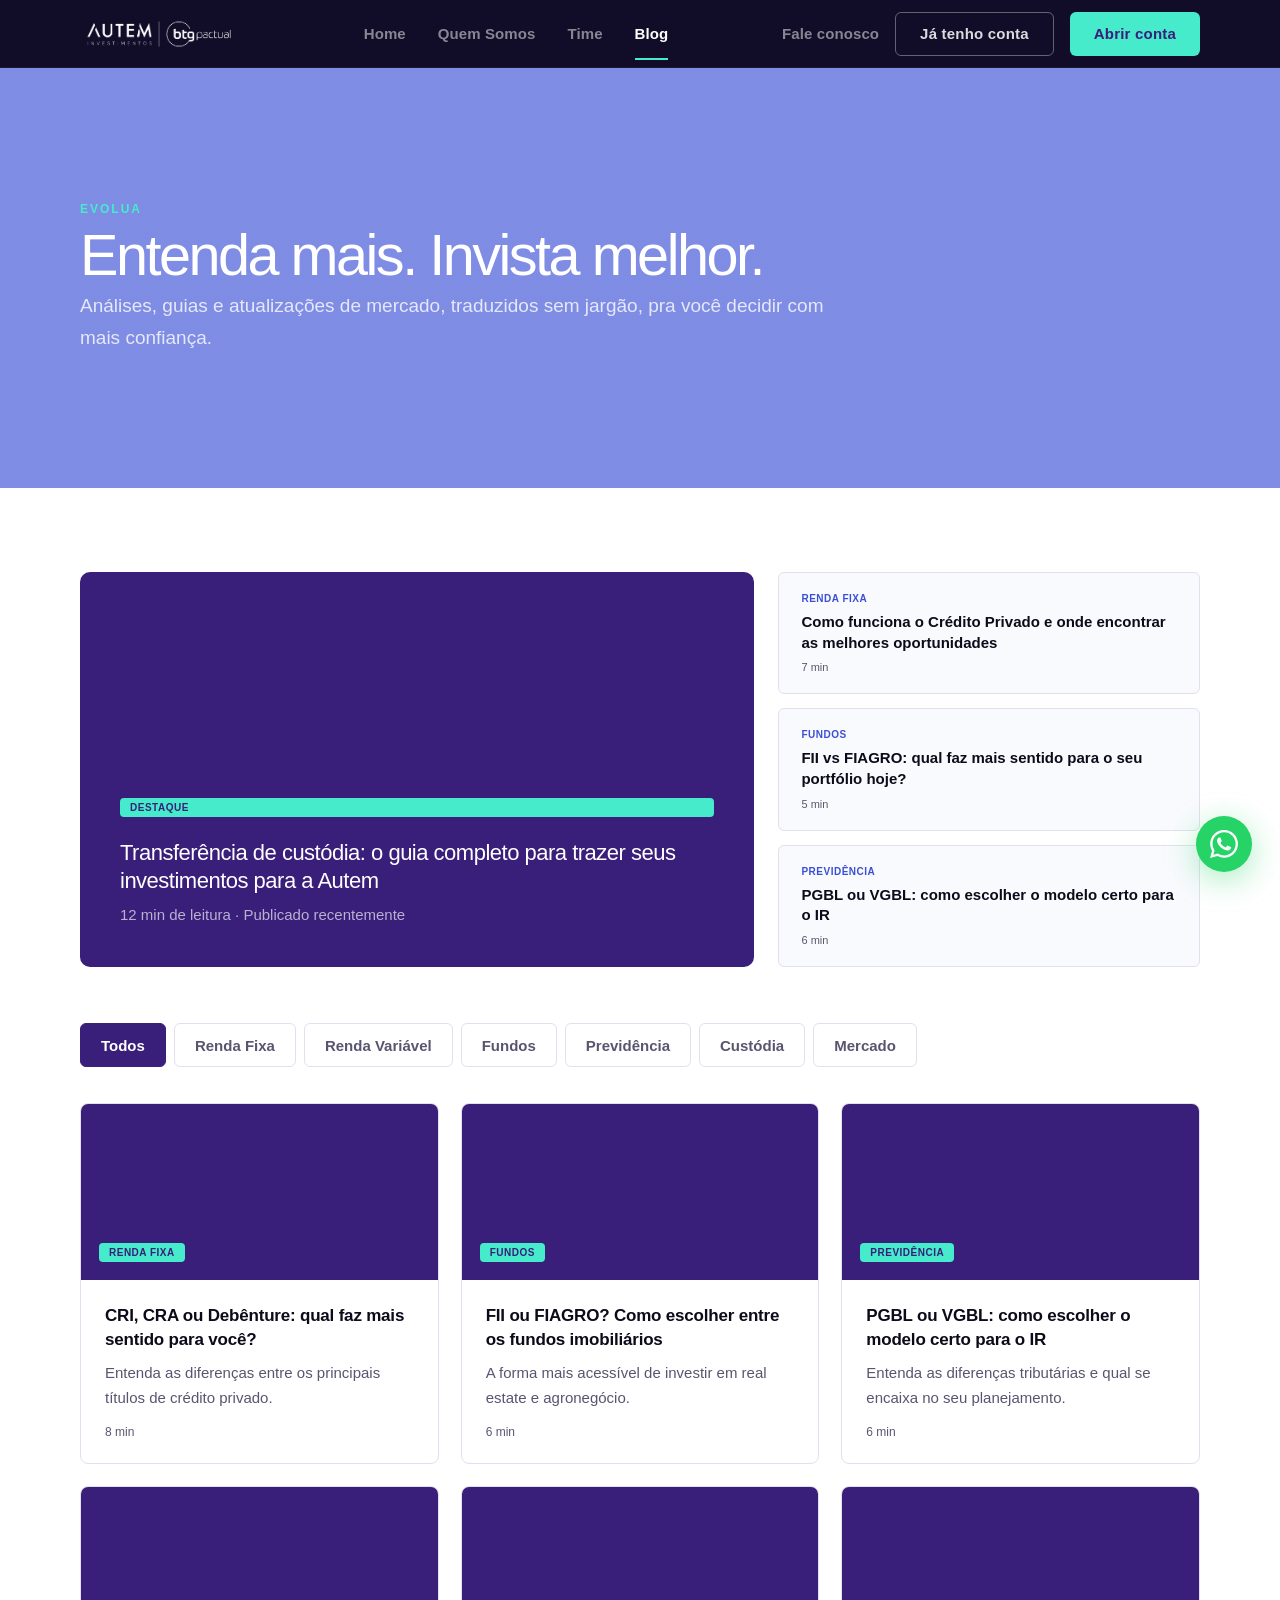
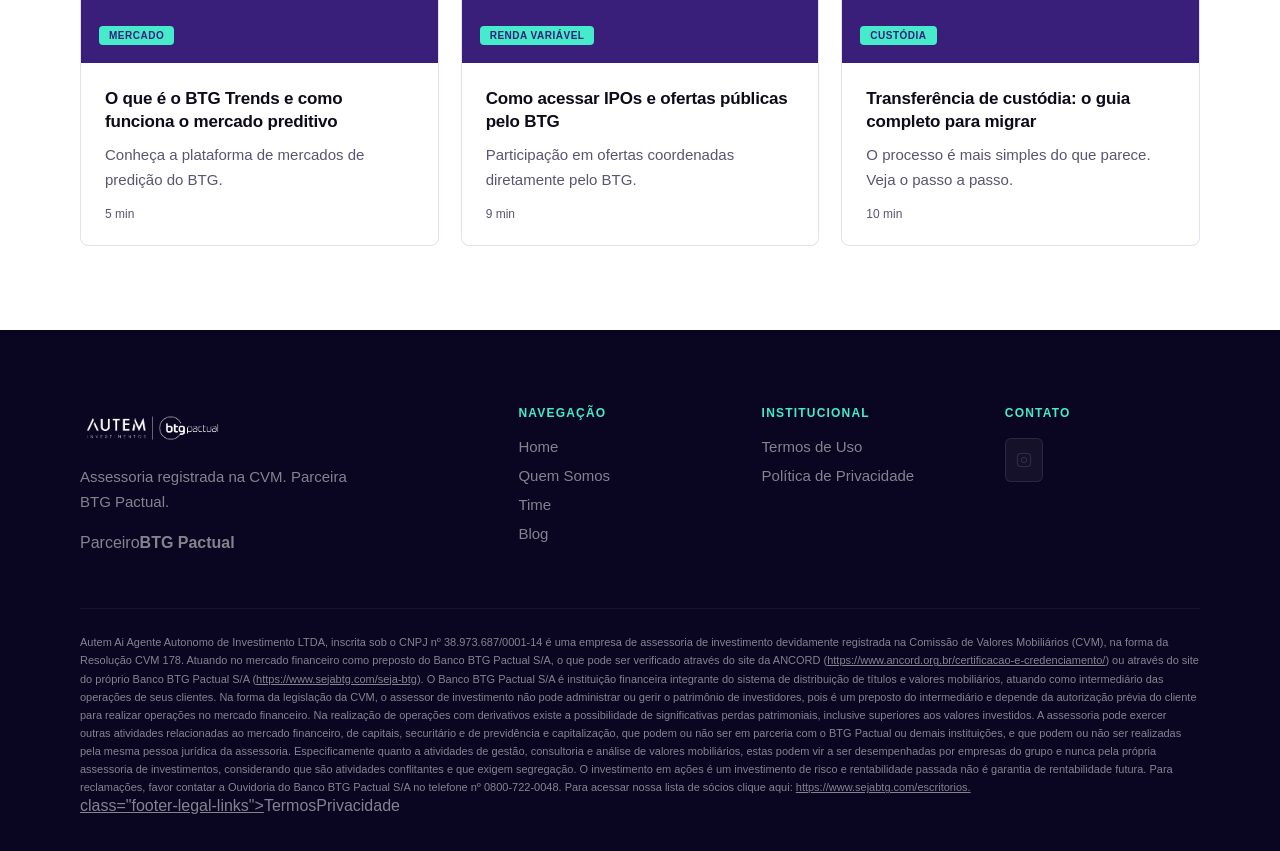
==== commit 656d1995: "Atualiza site Autem" ====
--- a/blog.html
+++ b/blog.html
@@ -16,7 +16,7 @@
 -->
 
 
-<link rel="stylesheet" href="style.css">
+<link rel="stylesheet" href="style.css">  <meta name="view-transition" content="same-origin">
 </head>
 <body>
 <!-- ════════════ NAV ════════════ -->
@@ -39,8 +39,8 @@
       <li><a href="blog.html" id="nav-blog" class="active">Blog</a></li>
     </ul>
     <div class="nav-actions">
-      <button class="btn-ghost" onclick="openFaleConosco(event)">Fale conosco</button>
-      <button class="btn-ghost" onclick="openJaTenhoConta()">Já tenho conta</button>
+      <button class="nav-link-plain" onclick="openFaleConosco(event)">Fale conosco</button>
+      <button class="nav-btn-outline" onclick="openJaTenhoConta()">Já tenho conta</button>
       <button class="btn-primary">Abrir conta</button>
     </div>
     </div>
@@ -50,9 +50,9 @@
 <div id="page-blog" class="page-offset">
   <section class="blog-hero">
     <div class="container">
-      <span class="section-eyebrow" style="color:var(--c-green);">Aprenda</span>
-      <h1>Conteúdo para quem leva o patrimônio a sério</h1>
-      <p>Análises, guias e atualizações de mercado para decisões mais inteligentes.</p>
+      <span class="section-eyebrow" style="color:var(--c-green);">Evolua</span>
+      <h1>Entenda mais. Invista melhor.</h1>
+      <p>Análises, guias e atualizações de mercado, traduzidos sem jargão, pra você decidir com mais confiança.</p>
     </div>
   </section>
 
--- a/style.css
+++ b/style.css
@@ -18,8 +18,8 @@
    ══════════════════════════════════════════════════════════════ */
 :root {
   /* Paleta primária */
-  --c-purple-dark:   #391E7A;   /* Roxo institucional principal */
-  --c-purple-mid:    #3A4FD6;   /* Roxo médio / azul-violeta */
+  --c-purple-dark:   #391E7A;   /* Roxo institucional secundário (títulos) */
+  --c-blue:          #3A4FD6;   /* Azul primário */
   --c-green:         #45EBCB;   /* Verde menta — accent principal */
   --c-lavender:      #E4EDFF;   /* Lavanda — superfície suave */
   --c-off-white:     #F9FAFD;   /* Fundo neutro */
@@ -27,8 +27,15 @@
   --c-gray:          #424242;
 
   /* Gradiente hero */
-  --grad-hero: var(--c-purple-mid);
+  --grad-hero: var(--c-blue);
   --grad-purple: #391E7A;
+
+  /* Cores de Status e Utilidades */
+  --status-success-bg: #DCFCE7;
+  --status-success-txt: #15803D;
+  --status-pending-bg: #FEF9C3;
+  --status-pending-txt: #92400E;
+  --glow-green: rgba(69, 235, 203, 0.4);
 
   /* Aliases semânticos */
   --bg-dark:         #0A0520;
@@ -39,18 +46,16 @@
   --border:          #E2E0EE;
   --brand-accent:    var(--c-green);
 
-  /* ─ TIPOGRAFIA ─
-     !! ATENÇÃO: Substituir por font-family especificada no brandbook_Apent.pdf
-     Placeholder: 'Hanken Grotesk' — apagar esta linha e usar @font-face local na versão Vite */
-  --font-primary: 'Hanken Grotesk', sans-serif;  /* TODO: confirmar com brandbook_Apent */
-
-  /* Escala tipográfica */
-  --text-xs:   11px;
-  --text-sm:   13px;
-  --text-base: 15px;
-  --text-md:   17px;
-  --text-lg:   20px;
-  --text-xl:   28px;
+  /* ─ TIPOGRAFIA ─ */
+  --font-primary: 'Hanken Grotesk', sans-serif;
+
+  /* Escala tipográfica fluida */
+  --text-xs:   clamp(11px, 1vw + 7px, 12px);
+  --text-sm:   clamp(13px, 1vw + 9px, 15px);
+  --text-base: clamp(15px, 1.2vw + 10px, 17px);
+  --text-md:   clamp(17px, 1.5vw + 11px, 19px);
+  --text-lg:   clamp(20px, 2vw + 12px, 22px);
+  --text-xl:   clamp(24px, 2.5vw + 12px, 28px);
   --text-2xl:  clamp(32px, 3.5vw, 48px);
   --text-3xl:  clamp(40px, 4.5vw, 64px);
 
@@ -64,6 +69,11 @@
 /* ══ RESET ══ */
 *, *::before, *::after { margin:0; padding:0; box-sizing:border-box; }
 html { scroll-behavior: smooth; }
+
+@view-transition {
+  navigation: auto;
+}
+
 body {
   font-family: var(--font-primary);
   color: var(--text-primary);
@@ -81,13 +91,13 @@
 .page-offset { padding-top: 68px; }
 
 /* ══ SHARED LAYOUT ══ */
-.container { max-width: 1200px; margin: 0 auto; padding: 0 40px; }
+.container { width: 100%; max-width: 1200px; margin: 0 auto; padding: 0 40px; }
 .section-eyebrow {
   font-size: var(--text-xs);
   font-weight: 800;
   text-transform: uppercase;
   letter-spacing: 2px;
-  color: var(--c-purple-mid);
+  color: var(--c-purple-dark);
   margin-bottom: 10px;
   display: block;
 }
@@ -96,14 +106,14 @@
   font-weight: 400;
   letter-spacing: -1.5px;
   line-height: 1.12;
-  color: var(--text-primary);
+  color: var(--c-blue);
   margin-bottom: 14px;
 }
 .section-sub {
   font-size: var(--text-md);
   color: var(--text-muted);
   line-height: 1.7;
-  max-width: min(720px, 100%);
+  max-width: clamp(600px, 60ch, 800px);
 }
 .text-center { text-align: center; }
 .text-center .section-sub { margin: 0 auto; }
@@ -218,7 +228,7 @@
   width: 100%;
   position: relative;
 }
-.hero-content { max-width: 560px; display: flex; flex-direction: column; gap: 28px; }
+.hero-content { max-width: 680px; display: flex; flex-direction: column; gap: 28px; }
 .hero-eyebrow {
   display: inline-flex; align-items: center; gap: 8px;
   background: rgba(69,235,203,0.1); border: 1px solid rgba(69,235,203,0.25);
@@ -234,13 +244,14 @@
 }
 .hero h1 em {
   font-style: normal;
-  color: var(--c-purple-mid);
+  color: var(--c-blue);
 }
 .hero-sub {
   font-size: var(--text-md); color: var(--text-primary);
-  line-height: 1.72; max-width: 460px;
-}
-.hero-cta-row { display: flex; align-items: center; gap: 20px; flex-wrap: wrap; }
+  line-height: 1.72; max-width: min(50ch, 100%);
+  margin: 0;
+}
+.hero-cta-row { display: flex; align-items: center; gap: 20px; flex-wrap: wrap; margin-top: 32px; }
 .btn-hero {
   background: var(--c-green); color: var(--c-purple-dark);
   font-size: var(--text-base); font-weight: 800;
@@ -262,7 +273,7 @@
 /* ══════════════════════════════════════════
    PILARES
 ══════════════════════════════════════════ */
-.pilares { padding: 104px 0; background: var(--bg-white); }
+.pilares { padding: clamp(64px, 8vw, 104px) 0; background: var(--bg-white); }
 .pilares-grid {
   display: grid; grid-template-columns: repeat(4, 1fr);
   gap: 18px; margin-top: 60px;
@@ -281,7 +292,7 @@
 }
 .pilar-icon {
   width: 48px; height: 48px;
-  color: var(--c-purple-mid);
+  color: var(--c-blue);
   margin-bottom: 20px;
 }
 .pilar-title {
@@ -292,7 +303,7 @@
 .pilar-desc { font-size: var(--text-sm); color: var(--text-muted); line-height: 1.68; }
 .card-link {
   display: inline-flex; align-items: center; gap: 6px;
-  font-size: 13px; font-weight: 700; color: var(--c-purple-mid);
+  font-size: 13px; font-weight: 700; color: var(--c-blue);
   margin-top: 16px; transition: color .2s;
 }
 .card-link:hover { color: var(--c-purple-dark); }
@@ -306,11 +317,10 @@
    Accordion seria mais mobile-first mas menos impactante para aprovação de cliente.
 ══════════════════════════════════════════ */
 .portfolio {
-  padding: 104px 0;
-  background:
-    radial-gradient(1100px 720px at 8% -10%, rgba(58,79,214,0.5) 0%, transparent 60%),
-    radial-gradient(900px 900px at 105% 105%, rgba(58,79,214,0.32) 0%, transparent 55%),
-    var(--bg-dark);
+  padding: clamp(64px, 8vw, 104px) 0;
+  background: 
+    linear-gradient(rgba(10, 5, 32, 0.85), rgba(10, 5, 32, 0.85)),
+    url('IMGs/Portfolio.jpeg') center/cover no-repeat fixed;
   overflow: hidden;
   position: relative;
 }
@@ -325,112 +335,154 @@
 .portfolio .section-title { color: #fff; }
 .portfolio .section-sub { color: rgba(255,255,255,0.65); }
 
-.portfolio-layout {
-  display: grid; grid-template-columns: 280px 1fr;
-  gap: 0; margin-top: 56px;
-  background: rgba(255,255,255,0.04);
-  border: 1px solid rgba(255,255,255,0.08);
+/* Glass Split Panel */
+.portfolio-glass-layout {
+  display: flex;
+  margin-top: 56px;
+  background: rgba(58, 79, 214, 0.1);
+  backdrop-filter: blur(20px);
+  -webkit-backdrop-filter: blur(20px);
+  border: 1px solid rgba(255,255,255,0.14);
   border-radius: var(--radius-xl);
   overflow: hidden;
-}
-
-/* Tab rail (esquerda) */
-.product-tabs {
-  border-right: 1px solid rgba(255,255,255,0.07);
-  display: flex; flex-direction: column;
-}
-.product-tab {
-  padding: 20px 24px;
-  border: none; background: transparent;
-  text-align: left; cursor: pointer;
-  display: flex; align-items: center; gap: 14px;
-  border-bottom: 1px solid rgba(255,255,255,0.05);
-  transition: all .2s;
+  height: 480px; /* Align to 6 menu items */
+}
+
+/* Mobile Pills */
+.portfolio-pills {
+  display: none; /* hidden on desktop */
+}
+
+/* Left Content Column */
+.portfolio-content {
+  width: 60%;
+  padding: 40px;
+  overflow-y: auto;
   position: relative;
-}
-.product-tab::before {
-  content: ''; position: absolute;
-  left: 0; top: 0; bottom: 0; width: 3px;
-  background: var(--c-green); border-radius: 0 2px 2px 0;
-  transform: scaleY(0); transform-origin: center;
-  transition: transform .2s;
-}
-.product-tab:hover { background: rgba(255,255,255,0.04); }
-.product-tab.active { background: rgba(69,235,203,0.06); }
-.product-tab.active::before { transform: scaleY(1); }
-.product-tab-icon {
-  width: 38px; height: 38px; border-radius: var(--radius-sm);
-  background: rgba(255,255,255,0.06);
-  display: flex; align-items: center; justify-content: center;
-  flex-shrink: 0; color: rgba(255,255,255,0.4);
-  transition: all .2s;
-}
-.product-tab.active .product-tab-icon {
-  background: rgba(69,235,203,0.15);
+  scrollbar-width: thin;
+  scrollbar-color: rgba(255,255,255,0.2) transparent;
+}
+.portfolio-content::-webkit-scrollbar {
+  width: 6px;
+}
+.portfolio-content::-webkit-scrollbar-track {
+  background: transparent;
+}
+.portfolio-content::-webkit-scrollbar-thumb {
+  background-color: rgba(255,255,255,0.2);
+  border-radius: 10px;
+}
+
+.portfolio-pane {
+  display: none;
+}
+.portfolio-pane.active {
+  display: block;
+}
+
+.pane-header {
+  margin-bottom: 32px;
+}
+.pane-title {
+  display: flex;
+  align-items: center;
+  gap: 12px;
+  font-size: var(--text-2xl);
+  font-weight: 400;
+  color: #fff;
+  letter-spacing: -0.6px;
+  line-height: 1.15;
+  margin-bottom: 12px;
+}
+.pane-title svg {
   color: var(--c-green);
 }
-.product-tab-label {
-  font-size: var(--text-sm); font-weight: 700;
+.pane-desc {
+  font-size: var(--text-base);
   color: rgba(255,255,255,0.65);
-  line-height: 1.3; transition: color .2s;
-}
-.product-tab.active .product-tab-label { color: #fff; }
-
-/* Painel de conteúdo (direita) */
-.product-panels { padding: 36px 40px; }
-.product-panel { display: none; }
-.product-panel.active { display: block; }
-.panel-header { margin-bottom: 28px; }
-.panel-category {
-  font-size: var(--text-xs); font-weight: 800;
-  text-transform: uppercase; letter-spacing: 2px;
-  color: var(--c-green); margin-bottom: 8px;
-}
-.panel-title {
-  font-size: var(--text-xl); font-weight: 400;
-  color: #fff; letter-spacing: -0.6px; line-height: 1.15;
-  margin-bottom: 10px;
-}
-.panel-desc {
-  font-size: var(--text-sm); color: rgba(255,255,255,0.6);
-  line-height: 1.7; max-width: 540px;
-}
-.sub-products-grid {
-  display: grid; grid-template-columns: repeat(2, 1fr); gap: 14px;
-}
-.sub-product {
-  background: rgba(255,255,255,0.05);
-  border: 1px solid rgba(255,255,255,0.08);
-  border-radius: var(--radius-md); padding: 22px 20px;
-  transition: all .22s;
-}
-.sub-product:hover {
-  background: rgba(255,255,255,0.09);
-  border-color: rgba(69,235,203,0.25);
-  transform: translateY(-3px);
+  line-height: 1.6;
+  max-width: 540px;
+}
+
+/* Sub products rows */
+.sub-products-list {
+  display: flex;
+  flex-direction: column;
+}
+.sub-product-row {
+  padding: 24px 0;
+  border-bottom: 1px solid rgba(255,255,255,0.1);
+}
+.sub-product-row:last-child {
+  border-bottom: none;
 }
 .sub-product-title {
-  font-size: var(--text-base); font-weight: 800;
-  color: #fff; margin-bottom: 6px; letter-spacing: -0.2px;
-}
-.sub-product-tags {
-  display: flex; flex-wrap: wrap; gap: 6px; margin-bottom: 10px;
+  font-size: var(--text-lg);
+  font-weight: 700;
+  color: #fff;
+  margin-bottom: 8px;
+  display: flex;
+  align-items: center;
+  gap: 8px;
+  flex-wrap: wrap;
 }
 .tag {
-  font-size: 10px; font-weight: 800; letter-spacing: 0.5px;
+  font-size: 10px;
+  font-weight: 800;
+  letter-spacing: 0.5px;
   text-transform: uppercase;
-  padding: 3px 8px; border-radius: 4px;
-  background: rgba(69,235,203,0.12); color: var(--c-green);
+  padding: 3px 8px;
+  border-radius: 4px;
+  background: rgba(69,235,203,0.12);
+  color: var(--c-green);
 }
 .sub-product-desc {
-  font-size: 13px; color: rgba(255,255,255,0.55); line-height: 1.65;
+  font-size: 14px;
+  color: rgba(255,255,255,0.6);
+  line-height: 1.6;
+  margin-bottom: 12px;
+}
+
+/* Right Menu Column */
+.portfolio-menu {
+  width: 40%;
+  border-left: 1px solid rgba(255,255,255,0.1);
+  display: flex;
+  flex-direction: column;
+}
+.menu-item {
+  flex: 1;
+  display: flex;
+  align-items: center;
+  gap: 16px;
+  padding: 0 32px;
+  background: transparent;
+  border: none;
+  border-bottom: 1px solid rgba(255,255,255,0.1);
+  color: rgba(255,255,255,0.65);
+  font-size: var(--text-lg);
+  font-weight: 600;
+  text-align: left;
+  cursor: pointer;
+  transition: all 0.2s ease;
+}
+.menu-item:last-child {
+  border-bottom: none;
+}
+.menu-item:hover {
+  background: rgba(255,255,255,0.03);
+  color: #fff;
+}
+.menu-item.active {
+  background: rgba(69,235,203,0.06);
+  color: var(--c-green);
 }
 
 /* ══════════════════════════════════════════
    COMO FUNCIONA
 ══════════════════════════════════════════ */
 .como-funciona {
-  padding: 104px 0;
+  padding: clamp(64px, 8vw, 104px) 0;
   background: var(--c-purple-dark);
   position: relative;
   overflow: hidden;
@@ -458,7 +510,7 @@
 .step-num {
   font-size: var(--text-xs); font-weight: 800;
   letter-spacing: 1.5px; text-transform: uppercase;
-  color: var(--c-purple-mid); margin-bottom: 18px;
+  color: var(--c-blue); margin-bottom: 18px;
   display: flex; align-items: center; gap: 10px;
 }
 .step-num::before {
@@ -475,7 +527,7 @@
 /* ══════════════════════════════════════════
    CUSTÓDIA
 ══════════════════════════════════════════ */
-.custodia { padding: 104px 0; background: var(--bg-surface); }
+.custodia { padding: clamp(64px, 8vw, 104px) 0; background: var(--bg-surface); }
 .custodia-inner {
   display: grid; grid-template-columns: 1fr 1fr;
   gap: 88px; align-items: center;
@@ -484,12 +536,12 @@
   display: block;
   font-size: var(--text-xs); font-weight: 800;
   text-transform: uppercase; letter-spacing: 2px;
-  color: var(--c-purple-mid);
+  color: var(--c-purple-dark);
   margin-bottom: 10px;
 }
 .custodia-title {
   font-size: var(--text-2xl); font-weight: 400;
-  color: var(--text-primary); letter-spacing: -1.5px;
+  color: var(--c-blue); letter-spacing: -1.5px;
   line-height: 1.12; margin-bottom: 14px;
 }
 .custodia-desc { font-size: var(--text-md); color: var(--text-muted); line-height: 1.72; margin-bottom: 32px; }
@@ -505,12 +557,12 @@
 .custodia-step-text { font-size: var(--text-sm); color: var(--text-primary); line-height: 1.65; }
 .custodia-step-text strong { color: var(--c-purple-dark); font-weight: 700; }
 .btn-accent {
-  background: var(--c-purple-dark); color: #fff;
-  font-size: var(--text-sm); font-weight: 800;
-  padding: 14px 30px; border-radius: var(--radius-sm);
-  border: none; transition: all .2s;
-}
-.btn-accent:hover { background: var(--c-purple-mid); transform: translateY(-1px); }
+  display: inline-flex; justify-content: center; align-items: center;
+  background: var(--c-green); color: var(--c-purple-dark);
+  padding: 16px 28px; font-size: 15px; font-weight: 800;
+  border-radius: var(--radius-sm); transition: all .2s; border: none;
+}
+.btn-accent:hover { background: rgba(69,235,203,0.8); transform: translateY(-1px); }
 .custodia-visual {
   background: var(--bg-white); border: 1px solid var(--border);
   border-radius: var(--radius-lg); padding: 36px 32px;
@@ -527,9 +579,9 @@
 .ativo-type { font-size: var(--text-xs); color: var(--text-muted); }
 .ativo-status {
   font-size: var(--text-xs); font-weight: 800; padding: 3px 9px;
-  border-radius: 5px; background: #DCFCE7; color: #15803D;
-}
-.ativo-status.pending { background: #FEF9C3; color: #92400E; }
+  border-radius: 5px; background: var(--status-success-bg); color: var(--status-success-txt);
+}
+.ativo-status.pending { background: var(--status-pending-bg); color: var(--status-pending-txt); }
 .custodia-note {
   font-size: 12px; color: var(--text-muted);
   padding: 13px 16px; background: var(--c-lavender);
@@ -540,10 +592,13 @@
 /* ══════════════════════════════════════════
    BLOG PREVIEW
 ══════════════════════════════════════════ */
-.blog-section { padding: 104px 0; background: var(--bg-white); }
+.blog-section { padding: clamp(64px, 8vw, 104px) 0; background: var(--bg-white); }
 .blog-section-header {
   display: flex; align-items: flex-end;
   justify-content: space-between; margin-bottom: 56px; flex-wrap: wrap; gap: 16px;
+}
+.blog-section-header > div:first-child {
+  max-width: clamp(280px, 70%, 840px);
 }
 .btn-outline {
   font-size: var(--text-sm); font-weight: 700;
@@ -622,20 +677,20 @@
 /* ══════════════════════════════════════════
    QUEM SOMOS
 ══════════════════════════════════════════ */
-.qs-hero { background: color-mix(in srgb, var(--grad-hero) 88%, black); padding: 108px 0 84px; position: relative; overflow: hidden; }
+.qs-hero { display: flex; align-items: center; min-height: 420px; background: linear-gradient(rgba(58, 79, 214, 0.65), rgba(58, 79, 214, 0.65)), url('IMGs/Ofice.png') center/cover no-repeat; padding: 40px 0; position: relative; overflow: hidden; }
 .qs-hero::before {
   content: ''; position: absolute; right: -60px; top: -60px;
   width: 500px; height: 500px; border-radius: 50%;
   background: radial-gradient(circle, rgba(69,235,203,0.06) 0%, transparent 70%);
   pointer-events: none;
 }
-.qs-hero-content { position: relative; z-index: 1; max-width: 680px; }
+.qs-hero-content { position: relative; z-index: 1; max-width: clamp(280px, 70%, 840px); }
 .qs-hero h1 { font-size: var(--text-3xl); font-weight: 400; color: #fff; letter-spacing: -2px; line-height: 1.06; margin-bottom: 20px; }
 .qs-hero h1 em { font-style: normal; color: var(--c-green); }
 .qs-hero p { font-size: var(--text-md); color: rgba(255,255,255,0.8); line-height: 1.72; }
-.qs-body { padding: 104px 0; background: var(--bg-white); }
+.qs-body { padding: clamp(64px, 8vw, 104px) 0; background: var(--bg-white); }
 .qs-grid { display: grid; grid-template-columns: 1fr 1fr; gap: 88px; align-items: center; }
-.qs-text h2 { font-size: var(--text-xl); font-weight: 400; color: var(--text-primary); letter-spacing: -0.8px; margin-bottom: 16px; }
+.qs-text h2 { font-size: var(--text-xl); font-weight: 400; color: var(--text-primary); letter-spacing: -0.8px; margin-bottom: 4px; }
 .qs-text p { font-size: var(--text-md); color: var(--text-muted); line-height: 1.78; margin-bottom: 14px; }
 .qs-img-placeholder {
   height: 380px; border-radius: var(--radius-lg);
@@ -650,7 +705,7 @@
   background: var(--bg-white); border: 1px solid var(--border);
   border-radius: var(--radius-md); padding: 28px 24px;
 }
-.qs-pillar-icon { margin-bottom: 14px; color: var(--c-purple-mid); }
+.qs-pillar-icon { margin-bottom: 14px; color: var(--c-blue); }
 .qs-pillar h4 { font-size: var(--text-base); font-weight: 800; color: var(--text-primary); margin-bottom: 8px; }
 .qs-pillar p { font-size: var(--text-sm); color: var(--text-muted); line-height: 1.68; }
 .qs-btg { padding: 84px 0; background: var(--c-purple-dark); }
@@ -668,12 +723,12 @@
 /* ══════════════════════════════════════════
    TIME
 ══════════════════════════════════════════ */
-.time-hero { background: color-mix(in srgb, var(--grad-hero) 88%, black); padding: 108px 0 84px; }
-.time-hero h1 { font-size: var(--text-3xl); font-weight: 400; color: #fff; letter-spacing: -2px; margin-bottom: 16px; }
-.time-hero p { font-size: var(--text-md); color: rgba(255,255,255,0.8); max-width: 500px; line-height: 1.68; }
+.time-hero { display: flex; align-items: center; min-height: 420px; background: linear-gradient(rgba(58, 79, 214, 0.65), rgba(58, 79, 214, 0.65)), url('IMGs/Time.png') center/cover no-repeat; padding: 40px 0; }
+.time-hero h1 { font-size: var(--text-3xl); font-weight: 400; color: #fff; letter-spacing: -2px; margin-bottom: 4px; max-width: clamp(280px, 70%, 840px); }
+.time-hero p { font-size: var(--text-md); color: rgba(255,255,255,0.8); max-width: clamp(280px, 70%, 840px); line-height: 1.68; }
 .time-section { padding: 84px 0; }
 .time-section.bg-surface { background: var(--bg-surface); }
-.time-section-label { font-size: var(--text-xs); font-weight: 800; text-transform: uppercase; letter-spacing: 2px; color: var(--c-purple-mid); margin-bottom: 8px; }
+.time-section-label { font-size: var(--text-xs); font-weight: 800; text-transform: uppercase; letter-spacing: 2px; color: var(--c-blue); margin-bottom: 8px; }
 .time-section-title { font-size: var(--text-xl); font-weight: 400; color: var(--text-primary); letter-spacing: -0.5px; margin-bottom: 40px; }
 .time-grid { display: grid; grid-template-columns: repeat(3,1fr); gap: 24px; }
 .time-card {
@@ -694,8 +749,8 @@
 }
 .time-card-body { padding: 24px; }
 .time-card-name { font-size: var(--text-md); font-weight: 800; color: var(--text-primary); margin-bottom: 4px; }
-.time-card-role { font-size: var(--text-sm); color: var(--c-purple-mid); font-weight: 700; margin-bottom: 12px; }
-.time-card-bio { font-size: var(--text-sm); color: var(--text-muted); line-height: 1.65; margin-bottom: 16px; }
+.time-card-role { font-size: var(--text-sm); color: var(--c-blue); font-weight: 700; margin-bottom: 12px; }
+.time-card-bio { font-size: var(--text-sm); color: var(--text-muted); line-height: 1.65; margin-bottom: 4px; }
 .time-card-linkedin {
   display: inline-flex; align-items: center; gap: 6px;
   font-size: 12px; font-weight: 700; color: var(--c-purple-dark);
@@ -708,9 +763,9 @@
 /* ══════════════════════════════════════════
    BLOG PAGE
 ══════════════════════════════════════════ */
-.blog-hero { background: color-mix(in srgb, var(--grad-hero) 88%, black); padding: 108px 0 84px; }
-.blog-hero h1 { font-size: var(--text-3xl); font-weight: 400; color: #fff; letter-spacing: -2px; margin-bottom: 16px; }
-.blog-hero p { font-size: var(--text-md); color: rgba(255,255,255,0.8); max-width: 500px; line-height: 1.68; }
+.blog-hero { display: flex; align-items: center; min-height: 420px; background: linear-gradient(rgba(58, 79, 214, 0.65), rgba(58, 79, 214, 0.65)), url('IMGs/Blog.png') center/cover no-repeat; padding: 40px 0; }
+.blog-hero h1 { font-size: var(--text-3xl); font-weight: 400; color: #fff; letter-spacing: -2px; margin-bottom: 4px; max-width: clamp(280px, 70%, 840px); }
+.blog-hero p { font-size: var(--text-md); color: rgba(255,255,255,0.8); max-width: clamp(280px, 70%, 840px); line-height: 1.68; }
 .blog-main { padding: 84px 0; background: var(--bg-white); }
 .blog-featured { display: grid; grid-template-columns: 1.6fr 1fr; gap: 24px; margin-bottom: 56px; }
 .blog-featured-card {
@@ -727,7 +782,7 @@
 .blog-featured-meta { font-size: var(--text-sm); color: rgba(255,255,255,0.65); }
 .blog-sidebar { display: flex; flex-direction: column; gap: 14px; }
 .blog-mini-card { background: var(--bg-surface); border: 1px solid var(--border); border-radius: var(--radius-sm); padding: 20px 22px; }
-.blog-mini-cat { font-size: 10px; font-weight: 800; text-transform: uppercase; letter-spacing: 0.5px; color: var(--c-purple-mid); margin-bottom: 8px; }
+.blog-mini-cat { font-size: 10px; font-weight: 800; text-transform: uppercase; letter-spacing: 0.5px; color: var(--c-blue); margin-bottom: 8px; }
 .blog-mini-title { font-size: var(--text-sm); font-weight: 800; color: var(--text-primary); line-height: 1.38; margin-bottom: 8px; }
 .blog-mini-meta { font-size: 11px; color: var(--text-muted); }
 .blog-cats { display: flex; gap: 8px; margin-bottom: 36px; flex-wrap: wrap; }
@@ -795,7 +850,7 @@
 /* ══════════════════════════════════════════
    BANKING SECTION
 ══════════════════════════════════════════ */
-.banking-section { padding: 104px 0; background: var(--bg-white); position: relative; overflow: hidden; }
+.banking-section { padding: clamp(64px, 8vw, 104px) 0; background: var(--bg-white); position: relative; overflow: hidden; }
 .banking-section > .container { position: relative; z-index: 1; }
 .banking-card-deco {
   position: absolute;
@@ -851,19 +906,19 @@
   border-radius: 16px; padding: 28px 24px; transition: all .2s;
 }
 .banking-prod-card:hover {
-  border-color: var(--c-purple-mid);
+  border-color: var(--c-blue);
   box-shadow: 0 12px 40px rgba(57,30,122,0.08);
   transform: translateY(-3px);
 }
 .banking-prod-icon {
-  width: 44px; height: 44px; border-radius: 12px;
-  background: linear-gradient(135deg, var(--c-purple-dark), var(--c-purple-mid));
+  width: 44px; height: 44px; border-radius: 8px;
+  background: var(--c-blue);
   display: flex; align-items: center; justify-content: center;
   margin-bottom: 18px; color: #fff;
 }
 .banking-prod-cat {
   font-size: 10px; font-weight: 800; letter-spacing: 1.5px; text-transform: uppercase;
-  color: var(--c-purple-mid); margin-bottom: 6px;
+  color: var(--c-blue); margin-bottom: 6px;
 }
 .banking-prod-title {
   font-size: 16px; font-weight: 800; color: var(--text-primary);
@@ -875,55 +930,76 @@
    COMO FUNCIONA — VISUAL
 ══════════════════════════════════════════ */
 .steps-visual {
-  display: grid; grid-template-columns: repeat(3,1fr); gap: 24px; margin-top: 64px;
+  display: grid; 
+  grid-template-columns: repeat(3, 1fr); 
+  margin-top: 64px;
 }
 .step-visual {
-  background: var(--bg-white); border: 1px solid var(--border);
-  border-radius: 20px; padding: 32px 28px; text-align: center;
-  transition: all .22s;
-}
-.step-visual:hover { box-shadow: 0 20px 56px rgba(57,30,122,0.1); transform: translateY(-4px); }
-.step-visual-mock {
-  height: 180px; border-radius: 14px; margin-bottom: 24px;
-  display: flex; align-items: center; justify-content: center;
-}
-.step-visual-mock-1 { background: linear-gradient(160deg, var(--c-purple-dark), var(--c-purple-mid)); }
-.step-visual-mock-2 { background: linear-gradient(160deg, var(--c-purple-mid), #5a6fe0); }
-.step-visual-mock-3 { background: linear-gradient(160deg, #1a0d4a, var(--c-purple-dark)); }
+  background: transparent;
+  border: none;
+  border-right: 1px solid rgba(255,255,255,0.1);
+  padding: 0 40px;
+  text-align: left;
+}
+.step-visual:last-child {
+  border-right: none;
+}
+.step-visual:first-child {
+  padding-left: 0;
+}
+.step-visual-header {
+  display: flex;
+  align-items: center;
+  justify-content: space-between;
+  margin-bottom: 24px;
+}
 .step-visual-num {
-  font-size: 10px; font-weight: 800; letter-spacing: 2px; text-transform: uppercase;
-  color: var(--c-purple-mid); margin-bottom: 8px;
-}
-.step-visual-title { font-size: 18px; font-weight: 800; color: var(--text-primary); margin-bottom: 8px; letter-spacing: -0.3px; }
-.step-visual-desc { font-size: 13px; color: var(--text-muted); line-height: 1.65; }
+  font-size: 44px;
+  font-weight: 800;
+  color: rgba(255,255,255,0.08);
+  line-height: 1;
+}
+.step-visual-title {
+  font-size: 26px;
+  font-weight: 600;
+  color: #fff;
+  margin-bottom: 12px;
+  letter-spacing: -0.5px;
+}
+.step-visual-desc {
+  font-size: 15px;
+  color: rgba(255,255,255,0.65);
+  line-height: 1.65;
+}
 
 /* ══════════════════════════════════════════
    AUTEM NA MÍDIA
 ══════════════════════════════════════════ */
-.midia-section { padding: 104px 0; background: var(--bg-white); position: relative; overflow: hidden; }
+.midia-section { padding: clamp(64px, 8vw, 104px) 0; background: var(--bg-white); position: relative; overflow: hidden; }
 .midia-inner {
   display: grid; grid-template-columns: 1.4fr 1fr; gap: 72px; align-items: center;
   position: relative;
 }
 .midia-cards { display: grid; grid-template-columns: 1fr 1fr; gap: 16px; }
-.midia-card:nth-child(even) { margin-top: 48px; }
+.midia-card:nth-child(even) { position: relative; top: 48px; }
 .midia-card {
   background: var(--bg-surface); border: 1px solid var(--border);
   border-radius: 14px; padding: 36px 32px; transition: all .2s;
+  display: flex; flex-direction: column; height: 100%; box-sizing: border-box;
 }
 .midia-card:hover { box-shadow: 0 8px 32px rgba(57,30,122,0.1); transform: translateY(-2px); }
 .midia-card-source {
   font-size: 21px; font-weight: 800; letter-spacing: -0.4px;
-  color: var(--c-purple-mid); line-height: 1.1;
-  padding-bottom: 14px; margin-bottom: 16px;
+  color: var(--c-blue); line-height: 1.1;
+  padding-bottom: 14px; margin-bottom: 4px;
   border-bottom: 1px solid var(--border);
 }
 .midia-card-title { font-size: 15px; font-weight: 700; color: var(--text-primary); line-height: 1.45; margin-bottom: 14px; }
 .midia-card-date { font-size: 11px; color: var(--text-muted); }
 .midia-card-link {
   display: inline-flex; align-items: center; gap: 5px;
-  font-size: 12px; font-weight: 700; color: var(--c-purple-mid);
-  margin-top: 16px;
+  font-size: 12px; font-weight: 700; color: var(--c-blue);
+  margin-top: auto; padding-top: 16px;
 }
 
 /* ══════════════════════════════════════════
@@ -960,7 +1036,7 @@
   font-size: 14px; color: var(--text-primary); background: #fff;
   transition: border-color .2s; outline: none;
 }
-.form-input:focus, .form-select:focus { border-color: var(--c-purple-mid); }
+.form-input:focus, .form-select:focus { border-color: var(--c-blue); }
 .form-row { display: grid; grid-template-columns: 1fr 1fr; gap: 14px; }
 .btn-form-submit {
   width: 100%; background: var(--c-purple-dark); color: #fff;
@@ -968,7 +1044,7 @@
   border-radius: 12px; border: none; cursor: pointer;
   transition: all .2s; margin-top: 8px; font-family: var(--font-primary);
 }
-.btn-form-submit:hover { background: var(--c-purple-mid); transform: translateY(-1px); }
+.btn-form-submit:hover { background: var(--c-blue); transform: translateY(-1px); }
 
 /* ══════════════════════════════════════════
    WHATSAPP FLUTUANTE
@@ -1014,7 +1090,7 @@
 
 /* Scroll indicator */
 .hero-scroll-indicator {
-  position: absolute; bottom: 16px; left: 50%; transform: translateX(-50%);
+  position: absolute; bottom: 4px; left: 50%; transform: translateX(-50%);
   display: flex; flex-direction: column; align-items: center; gap: 8px;
   color: rgba(0,0,0,0.5); font-size: 10px; font-weight: 700; text-transform: uppercase; letter-spacing: 1px;
   text-shadow: 0 1px 3px rgba(255,255,255,0.7);
@@ -1184,7 +1260,7 @@
     cursor: pointer; transition: all .2s; flex: 0 0 8px; align-self: center;
     box-sizing: border-box; line-height: 0;
   }
-  .carousel-dot.active { flex: 0 0 22px; width: 22px; border-radius: 4px; background: var(--c-purple-mid); }
+  .carousel-dot.active { flex: 0 0 22px; width: 22px; border-radius: 4px; background: var(--c-blue); }
   .carousel-arrow {
     appearance: none; -webkit-appearance: none;
     width: 36px; height: 36px; min-width: 36px; min-height: 36px;
@@ -1201,17 +1277,56 @@
   .como-funciona .carousel-dot.active { background: var(--c-green); }
   .como-funciona .carousel-arrow { background: rgba(255,255,255,0.1); border-color: rgba(255,255,255,0.25); color: #fff; }
 
-  /* Portfolio Mobile Accordion */
-  .product-tabs { display: none; }
-  .portfolio-layout { display: block; background: none; border: none; }
-  .product-panels { padding: 0; }
-  .accordion-header { display: flex; }
-  .product-panel { display: block !important; margin-bottom: 12px; }
-  .accordion-content { display: none; padding: 16px 0; }
-  .product-panel.open .accordion-content { display: block; }
-  .product-panel.open .accordion-header { background: rgba(69,235,203,0.1); border-color: rgba(69,235,203,0.3); color: var(--c-green); }
-  .product-panel.open .accordion-header svg { transform: rotate(180deg); }
-  .sub-products-grid { grid-template-columns: 1fr; }
+  /* Portfolio Mobile Glass & Pills */
+  .portfolio-glass-layout {
+    flex-direction: column;
+    height: auto; /* no fixed height on mobile */
+    background: none;
+    backdrop-filter: none;
+    -webkit-backdrop-filter: none;
+    border: none;
+    margin-top: 32px;
+  }
+  .portfolio-menu { display: none; } /* hidden on mobile */
+  
+  .portfolio-pills {
+    display: flex;
+    overflow-x: auto;
+    gap: 12px;
+    padding-bottom: 16px;
+    margin-bottom: 24px;
+    scrollbar-width: none; /* Firefox */
+  }
+  .portfolio-pills::-webkit-scrollbar { display: none; /* Safari/Chrome */ }
+  
+  .pill-btn {
+    display: flex;
+    align-items: center;
+    gap: 8px;
+    padding: 10px 16px;
+    background: rgba(255,255,255,0.05);
+    border: 1px solid rgba(255,255,255,0.1);
+    border-radius: 100px;
+    color: rgba(255,255,255,0.65);
+    font-size: var(--text-sm);
+    font-weight: 600;
+    white-space: nowrap;
+    cursor: pointer;
+    transition: all 0.2s ease;
+  }
+  .pill-btn.active {
+    background: rgba(69,235,203,0.1);
+    border-color: rgba(69,235,203,0.3);
+    color: var(--c-green);
+  }
+  
+  .portfolio-content {
+    width: 100%;
+    padding: 0; /* padding handled by overall container */
+    overflow-y: visible; /* height auto on mobile, body scrolls */
+  }
+  
+  .pane-title { font-size: var(--text-xl); }
 
   /* Banking Tabs Mobile */
   .banking-tabs-nav {
@@ -1223,6 +1338,8 @@
   /* Como Funciona */
   .steps { grid-template-columns: 1fr; gap: 32px; }
   .step:not(:last-child)::after { display: none; }
+  .step-visual { border-right: none; padding: 0 20px; }
+  .step-visual:first-child { padding-left: 20px; }
 
   /* Custodia */
   .custodia-inner { grid-template-columns: 1fr; gap: 40px; }
@@ -1237,7 +1354,7 @@
   .midia-inner .carousel-nav { order: 2; }
   .midia-text-wrap { display: contents; }
   .midia-cta { order: 3; }
-  .midia-card:nth-child(even) { margin-top: 0; }
+  .midia-card:nth-child(even) { position: static; top: auto; }
 
   /* Footer Mobile */
   .footer-top { grid-template-columns: 1fr; gap: 32px; display: flex; flex-direction: column; }
@@ -1249,7 +1366,7 @@
 
   /* Sections — reduz padding vertical em mobile */
   .pilares, .portfolio, .banking-section, .como-funciona,
-  .midia-section, .custodia, .blog-section { padding: 72px 0; }
+  .midia-section, .custodia, .blog-section { padding: clamp(64px, 8vw, 104px) 0; }
 }
 
 @media (max-width: 430px) {
@@ -1284,7 +1401,8 @@
 /* 1920px+ (Ultrawide) */
 @media (min-width: 1441px) {
   .container { max-width: 1400px; }
-  .hero-inner { padding: 0 40px; }
+  .hero-inner { padding: 0 40px; max-width: 1400px; }
+  .nav-inner { padding: 0 40px; max-width: 1400px; }
 }
 
 /* 1024px (Tablet Landscape) */
@@ -1303,13 +1421,6 @@
 
 /* 768px (Tablet Portrait / Mobile Landscape) */
 @media (max-width: 768px) {
-  :root {
-    --text-xs: 12px;
-    --text-sm: 15px;
-    --text-base: 17px;
-    --text-md: 19px;
-    --text-lg: 22px;
-  }
 
   .container { padding: 0 20px; }
   .hero { padding: 0; min-height: 0; }
@@ -1342,7 +1453,7 @@
   
   /* Sections Padding Mobile Standardization */
   .pilares, .portfolio, .banking-section, .como-funciona,
-  .midia-section, .custodia, .blog-section { padding: 56px 0; }
+  .midia-section, .custodia, .blog-section { padding: clamp(64px, 8vw, 104px) 0; }
   
   /* Card Padding Mobile */
   .pilar-card, .banking-prod-card, .blog-body, .time-card-body, .qs-pillar {
@@ -1381,34 +1492,8 @@
     margin-top: 32px !important;
   }
 
-  /* Increase Card Titles */
-  .pilar-title, .banking-prod-title, .sub-product-title, .blog-title, .time-card-name, .step-title, .step-visual-title, .blog-mini-title {
-    font-size: 20px !important;
-    line-height: 1.3 !important;
-  }
-
-  /* Increase Card Descriptions */
-  .pilar-desc, .banking-prod-desc, .sub-product-desc, .blog-excerpt, .time-card-bio, .step-desc, .step-visual-desc {
-    font-size: 16px !important;
-    line-height: 1.6 !important;
-  }
-
-  /* Increase Buttons */
-  .btn-primary, .btn-hero, .btn-accent, .btn-outline, .btn-form-submit, .nav-btn-outline, .blog-cat-btn {
-    font-size: 16px !important;
-    min-height: 54px !important;
-    padding: 16px 24px !important;
-    font-weight: 800 !important;
-  }
-  
-  /* Section Subtitles */
-  .section-sub {
-    font-size: 18px !important;
-  }
-  
-  /* Link inside cards */
-  .card-link {
-    font-size: 16px !important;
-    margin-top: 24px !important;
-  }
-}
+  /* Fix Carousel stuck to text */
+  .carousel-track {
+    margin-top: 32px !important;
+  }
+}
